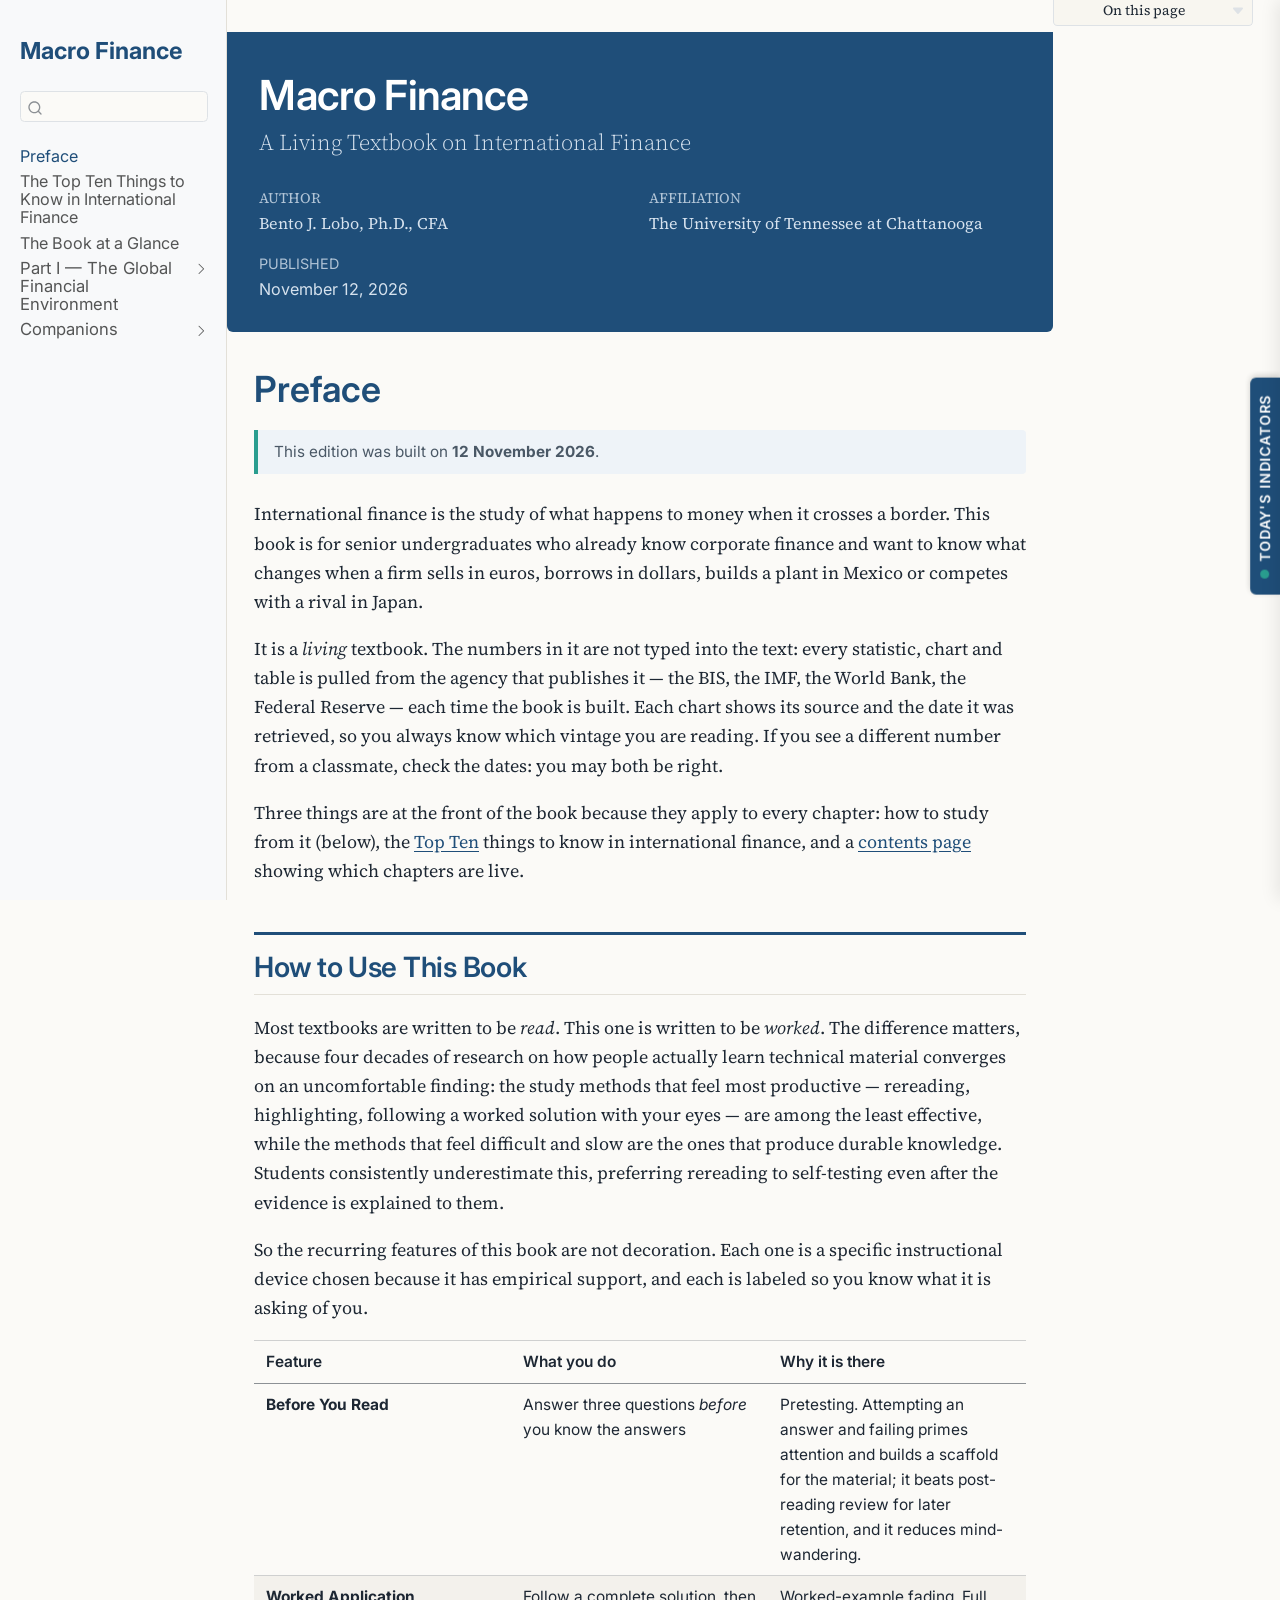
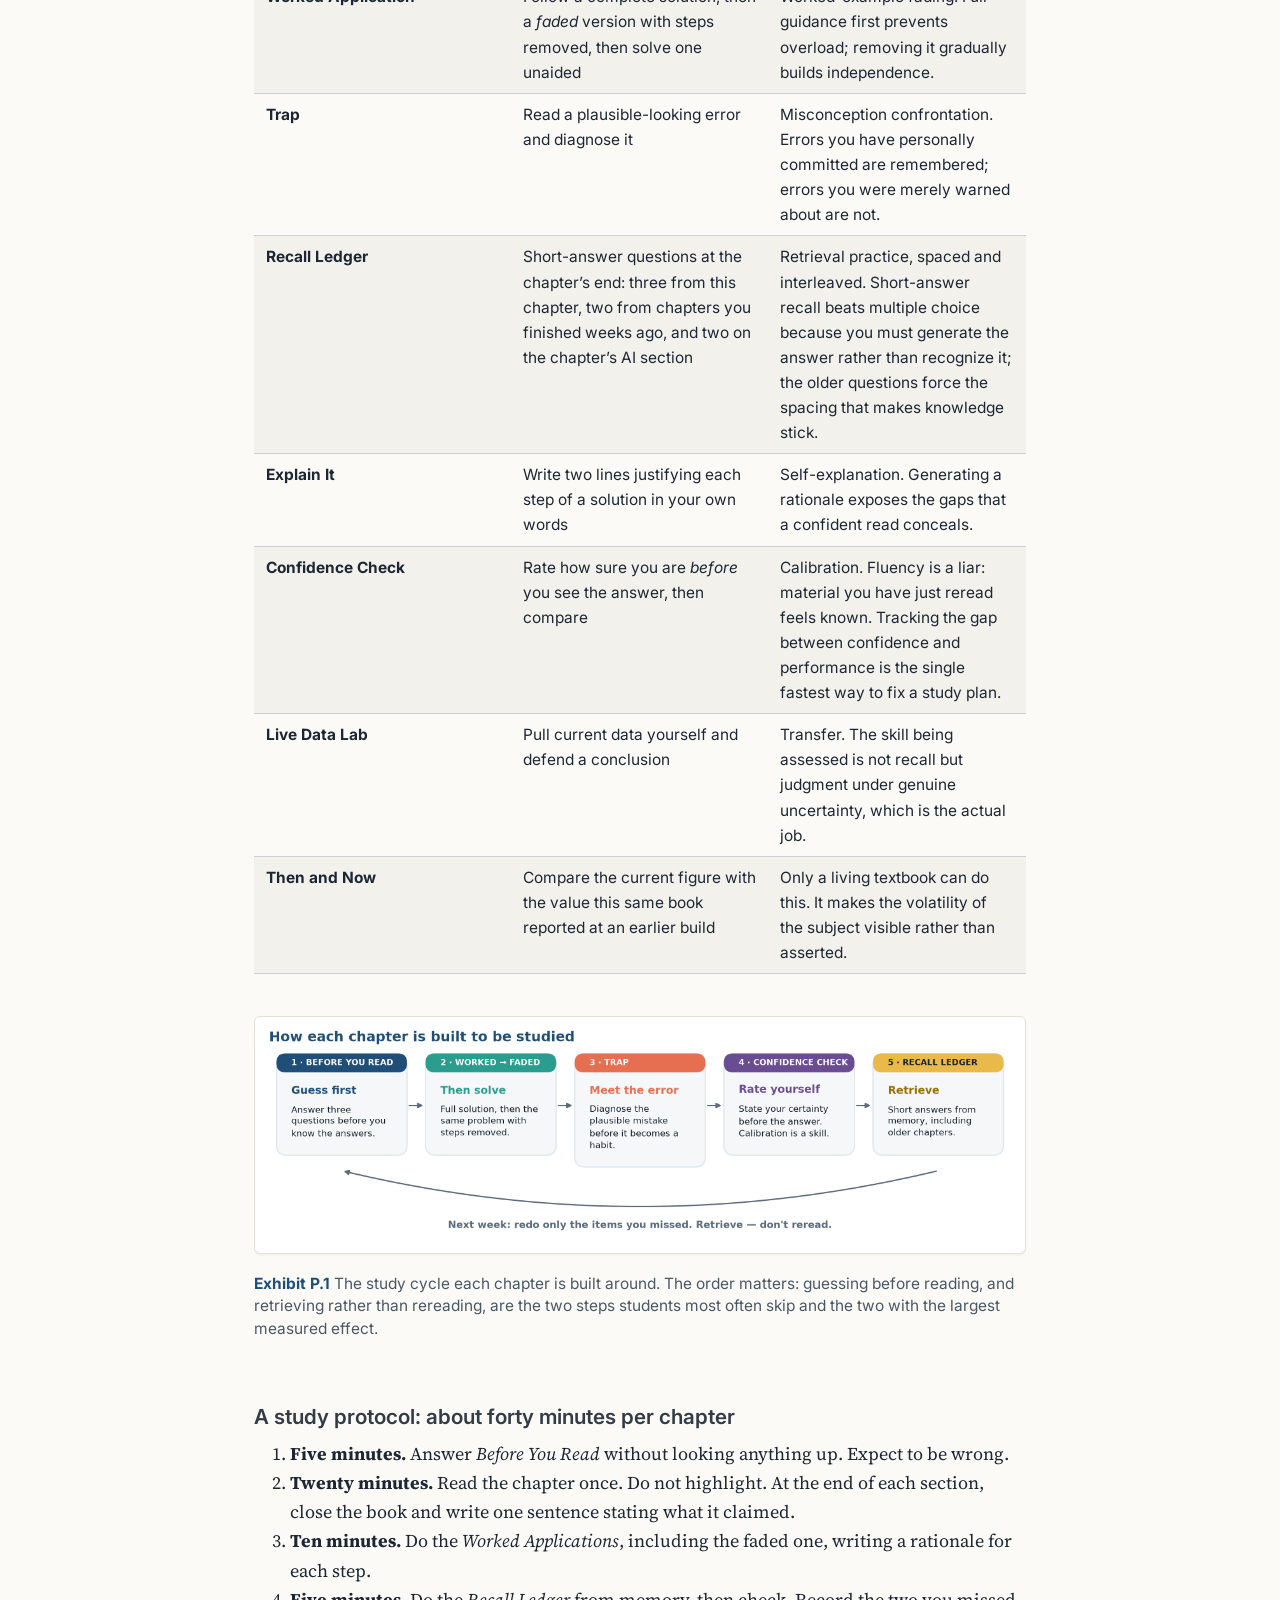
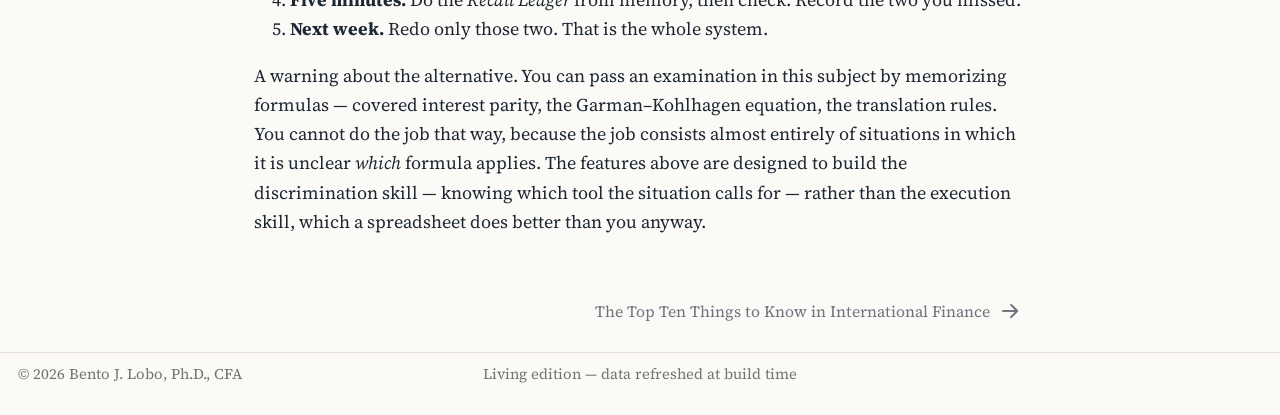
==== index.html @ ae43e58c "Built site for gh-pages" ====
<!DOCTYPE html>
<html xmlns="http://www.w3.org/1999/xhtml" lang="en" xml:lang="en"><head>

<meta charset="utf-8">
<meta name="generator" content="quarto-1.11.9">

<meta name="viewport" content="width=device-width, initial-scale=1.0, user-scalable=yes">

<meta name="author" content="Bento J. Lobo, Ph.D., CFA">
<meta name="dcterms.date" content="2026-11-12">

<title>Macro Finance</title>
<style>
/* Default styles provided by pandoc.
** See https://pandoc.org/MANUAL.html#variables-for-html for config info.
*/
span.smallcaps{font-variant: small-caps;}
div.columns{display: flex; gap: 1.5em;}
div.column{flex: auto;}
@media screen {
div.columns{gap: min(4vw, 1.5em);}
div.column{overflow-x: auto;}
}
div.hanging-indent{margin-left: 1.5em; text-indent: -1.5em;}
ul.task-list{list-style: none;}
ul.task-list li input[type="checkbox"] {
  width: 0.8em;
  margin: 0 0.8em 0.2em -1em; /* quarto-specific, see https://github.com/quarto-dev/quarto-cli/issues/4556 */ 
  vertical-align: middle;
}
</style>


<script src="site_libs/quarto-nav/quarto-nav.js"></script>
<script src="site_libs/quarto-nav/headroom.min.js"></script>
<script src="site_libs/clipboard/clipboard.min.js"></script>
<script src="site_libs/quarto-search/autocomplete.umd.js"></script>
<script src="site_libs/quarto-search/fuse.min.js"></script>
<script src="site_libs/quarto-search/quarto-search.js"></script>
<meta name="quarto:offset" content="./">
<link href="./front/top-ten.html" rel="next">
<script src="site_libs/quarto-html/quarto.js" type="module"></script>
<script src="site_libs/quarto-html/tabsets/tabsets.js" type="module"></script>
<script src="site_libs/quarto-html/scrollable-regions/scrollable-regions.js" type="module"></script>
<script src="site_libs/quarto-html/popper.min.js"></script>
<script src="site_libs/quarto-html/tippy.umd.min.js"></script>
<script src="site_libs/quarto-html/anchor.min.js"></script>
<link href="site_libs/quarto-html/tippy.css" rel="stylesheet">
<link href="site_libs/quarto-html/quarto-syntax-highlighting-63b5708e65d6cd79cd7618c58d0c21e7.css" rel="stylesheet" id="quarto-text-highlighting-styles">
<script src="site_libs/bootstrap/bootstrap.min.js"></script>
<link href="site_libs/bootstrap/bootstrap-icons.css" rel="stylesheet">
<link href="site_libs/bootstrap/bootstrap-447c5dbdbaadf3195d746f842414959a.min.css" rel="stylesheet" append-hash="true" id="quarto-bootstrap" data-mode="light">
<script id="quarto-search-options" type="application/json">{
  "location": "sidebar",
  "copy-button": false,
  "collapse-after": 3,
  "panel-placement": "start",
  "type": "textbox",
  "limit": 50,
  "keyboard-shortcut": [
    "f",
    "/",
    "s"
  ],
  "show-item-context": false,
  "language": {
    "search-no-results-text": "No results",
    "search-matching-documents-text": "matching documents",
    "search-copy-link-title": "Copy link to search",
    "search-hide-matches-text": "Hide additional matches",
    "search-more-match-text": "more match in this document",
    "search-more-matches-text": "more matches in this document",
    "search-clear-button-title": "Clear",
    "search-text-placeholder": "",
    "search-detached-cancel-button-title": "Cancel",
    "search-submit-button-title": "Submit",
    "search-label": "Search"
  }
}</script>


</head>

<body class="nav-sidebar docked quarto-light"><a id="quarto-skip-link" class="visually-hidden-focusable" href="#quarto-document-content">Skip to main content</a>

<div id="quarto-search-results"></div>
  <header id="quarto-header" class="headroom fixed-top">
  <nav class="quarto-secondary-nav" aria-label="Toolbar">
    <div class="container-fluid d-flex">
      <button type="button" class="quarto-btn-toggle btn" data-bs-toggle="collapse" role="button" data-bs-target=".quarto-sidebar-collapse-item" aria-controls="quarto-sidebar" aria-expanded="false" aria-label="Toggle sidebar navigation" onclick="if (window.quartoToggleHeadroom) { window.quartoToggleHeadroom(); }">
        <i class="bi bi-layout-text-sidebar-reverse"></i>
      </button>
        <nav class="quarto-page-breadcrumbs" aria-label="Breadcrumbs"><ol class="breadcrumb"><li class="breadcrumb-item"><a href="./index.html">Preface</a></li></ol></nav>
        <a class="flex-grow-1" data-bs-toggle="collapse" data-bs-target=".quarto-sidebar-collapse-item" onclick="if (window.quartoToggleHeadroom) { window.quartoToggleHeadroom(); }">      
        </a>
      <button type="button" class="btn quarto-search-button" aria-label="Search" onclick="window.quartoOpenSearch();">
        <i class="bi bi-search"></i>
      </button>
    </div>
  </nav>
</header>
<!-- content -->
<div id="quarto-content" class="quarto-container page-columns page-rows-contents page-layout-article">
<!-- sidebar -->
  <nav id="quarto-sidebar" class="sidebar collapse collapse-horizontal quarto-sidebar-collapse-item sidebar-navigation docked overflow-auto" aria-label="Site">
    <div class="pt-lg-2 mt-2 text-left sidebar-header">
    <div class="sidebar-title mb-0 py-0">
      <a href="./">Macro Finance</a> 
    </div>
      </div>
        <div class="mt-2 flex-shrink-0 align-items-center">
        <div class="sidebar-search">
        <div id="quarto-search" class="" title="Search"></div>
        </div>
        </div>
    <div class="sidebar-menu-container"> 
    <ul class="list-unstyled mt-1">
        <li class="sidebar-item">
  <div class="sidebar-item-container"> 
  <a href="./index.html" class="sidebar-item-text sidebar-link active">
 <span class="menu-text">Preface</span></a>
  </div>
</li>
        <li class="sidebar-item">
  <div class="sidebar-item-container"> 
  <a href="./front/top-ten.html" class="sidebar-item-text sidebar-link">
 <span class="menu-text">The Top Ten Things to Know in International Finance</span></a>
  </div>
</li>
        <li class="sidebar-item">
  <div class="sidebar-item-container"> 
  <a href="./contents.html" class="sidebar-item-text sidebar-link">
 <span class="menu-text">The Book at a Glance</span></a>
  </div>
</li>
        <li class="sidebar-item sidebar-item-section">
      <div class="sidebar-item-container"> 
            <button type="button" class="sidebar-item-text sidebar-item-toggle sidebar-link text-start collapsed" data-bs-toggle="collapse" data-bs-target="#quarto-sidebar-section-1" aria-controls="quarto-sidebar-section-1" aria-expanded="false">
 <span class="menu-text" id="quarto-sidebar-section-1-label">Part I — The Global Financial Environment</span><i class="bi bi-chevron-right" aria-hidden="true"></i></button>
      </div>
      <ul id="quarto-sidebar-section-1" aria-labelledby="quarto-sidebar-section-1-label" class="collapse list-unstyled sidebar-section depth1 ">  
          <li class="sidebar-item">
  <div class="sidebar-item-container"> 
  <a href="./chapters/01-introduction.html" class="sidebar-item-text sidebar-link">
 <span class="menu-text"><span class="chapter-number">1</span>&nbsp; <span class="chapter-title">Globalization and the Multinational Firm</span></span></a>
  </div>
</li>
      </ul>
  </li>
        <li class="sidebar-item sidebar-item-section">
      <div class="sidebar-item-container"> 
            <button type="button" class="sidebar-item-text sidebar-item-toggle sidebar-link text-start collapsed" data-bs-toggle="collapse" data-bs-target="#quarto-sidebar-section-2" aria-controls="quarto-sidebar-section-2" aria-expanded="false">
 <span class="menu-text" id="quarto-sidebar-section-2-label">Companions</span><i class="bi bi-chevron-right" aria-hidden="true"></i></button>
      </div>
      <ul id="quarto-sidebar-section-2" aria-labelledby="quarto-sidebar-section-2-label" class="collapse list-unstyled sidebar-section depth1 ">  
          <li class="sidebar-item">
  <div class="sidebar-item-container"> 
  <a href="./companions/ai.html" class="sidebar-item-text sidebar-link">
 <span class="menu-text">AI in International Finance</span></a>
  </div>
</li>
          <li class="sidebar-item">
  <div class="sidebar-item-container"> 
  <a href="./companions/beyond-the-page.html" class="sidebar-item-text sidebar-link">
 <span class="menu-text">Beyond the Page</span></a>
  </div>
</li>
      </ul>
  </li>
    </ul>
    </div>
</nav>
<div id="quarto-sidebar-glass" class="quarto-sidebar-collapse-item" data-bs-toggle="collapse" data-bs-target=".quarto-sidebar-collapse-item"></div>
<!-- margin-sidebar -->
    <div id="quarto-margin-sidebar" class="sidebar margin-sidebar">
        <nav id="TOC" role="doc-toc" aria-labelledby="toc-title" class="toc-active">
    <h2 id="toc-title">On this page</h2>
   
  <ul>
  <li><a href="#preface" id="toc-preface" class="nav-link active" data-scroll-target="#preface">Preface</a>
  <ul class="collapse">
  <li><a href="#sec-howto" id="toc-sec-howto" class="nav-link" data-scroll-target="#sec-howto">How to Use This Book</a>
  <ul class="collapse">
  <li><a href="#a-study-protocol-about-forty-minutes-per-chapter" id="toc-a-study-protocol-about-forty-minutes-per-chapter" class="nav-link" data-scroll-target="#a-study-protocol-about-forty-minutes-per-chapter">A study protocol: about forty minutes per chapter</a></li>
  </ul></li>
  </ul></li>
  </ul>
</nav>
    </div>
<!-- main -->
<main class="content" id="quarto-document-content" tabindex="-1">

<header id="title-block-header" class="quarto-title-block default">
<div class="quarto-title">
<h1 class="title">Macro Finance</h1>
<p class="subtitle lead">A Living Textbook on International Finance</p>
</div>


<div class="quarto-title-meta-author">
  <div class="quarto-title-meta-heading">Author</div>
  <div class="quarto-title-meta-heading">Affiliation</div>
  
    <div class="quarto-title-meta-contents">
    <p class="author">Bento J. Lobo, Ph.D., CFA </p>
  </div>
  <div class="quarto-title-meta-contents">
        <p class="affiliation">
            The University of Tennessee at Chattanooga
          </p>
      </div>
  </div>

<div class="quarto-title-meta">

      
    <div>
    <div class="quarto-title-meta-heading">Published</div>
    <div class="quarto-title-meta-contents">
      <p class="date">November 12, 2026</p>
    </div>
  </div>
  
    
  </div>
  


</header>


<section id="preface" class="level1 unnumbered">
<h1 class="unnumbered">Preface</h1>
<div class="vintage">
<p>This edition was built on <strong>12 November 2026</strong>.</p>
</div>
<p>International finance is the study of what happens to money when it crosses a border. This book is for senior undergraduates who already know corporate finance and want to know what changes when a firm sells in euros, borrows in dollars, builds a plant in Mexico or competes with a rival in Japan.</p>
<p>It is a <em>living</em> textbook. The numbers in it are not typed into the text: every statistic, chart and table is pulled from the agency that publishes it — the BIS, the IMF, the World Bank, the Federal Reserve — each time the book is built. Each chart shows its source and the date it was retrieved, so you always know which vintage you are reading. If you see a different number from a classmate, check the dates: you may both be right.</p>
<p>Three things are at the front of the book because they apply to every chapter: how to study from it (below), the <a href="./front/top-ten.html">Top Ten</a> things to know in international finance, and a <a href="./contents.html">contents page</a> showing which chapters are live.</p>
<section id="sec-howto" class="level2">
<h2 class="anchored" data-anchor-id="sec-howto">How to Use This Book</h2>
<p>Most textbooks are written to be <em>read</em>. This one is written to be <em>worked</em>. The difference matters, because four decades of research on how people actually learn technical material converges on an uncomfortable finding: the study methods that feel most productive — rereading, highlighting, following a worked solution with your eyes — are among the least effective, while the methods that feel difficult and slow are the ones that produce durable knowledge. Students consistently underestimate this, preferring rereading to self-testing even after the evidence is explained to them.</p>
<p>So the recurring features of this book are not decoration. Each one is a specific instructional device chosen because it has empirical support, and each is labeled so you know what it is asking of you.</p>
<table class="caption-top table">
<colgroup>
<col style="width: 33%">
<col style="width: 33%">
<col style="width: 33%">
</colgroup>
<thead>
<tr class="header">
<th>Feature</th>
<th>What you do</th>
<th>Why it is there</th>
</tr>
</thead>
<tbody>
<tr class="odd">
<td><strong>Before You Read</strong></td>
<td>Answer three questions <em>before</em> you know the answers</td>
<td>Pretesting. Attempting an answer and failing primes attention and builds a scaffold for the material; it beats post-reading review for later retention, and it reduces mind-wandering.</td>
</tr>
<tr class="even">
<td><strong>Worked Application</strong></td>
<td>Follow a complete solution, then a <em>faded</em> version with steps removed, then solve one unaided</td>
<td>Worked-example fading. Full guidance first prevents overload; removing it gradually builds independence.</td>
</tr>
<tr class="odd">
<td><strong>Trap</strong></td>
<td>Read a plausible-looking error and diagnose it</td>
<td>Misconception confrontation. Errors you have personally committed are remembered; errors you were merely warned about are not.</td>
</tr>
<tr class="even">
<td><strong>Recall Ledger</strong></td>
<td>Short-answer questions at the chapter’s end: three from this chapter, two from chapters you finished weeks ago, and two on the chapter’s AI section</td>
<td>Retrieval practice, spaced and interleaved. Short-answer recall beats multiple choice because you must generate the answer rather than recognize it; the older questions force the spacing that makes knowledge stick.</td>
</tr>
<tr class="odd">
<td><strong>Explain It</strong></td>
<td>Write two lines justifying each step of a solution in your own words</td>
<td>Self-explanation. Generating a rationale exposes the gaps that a confident read conceals.</td>
</tr>
<tr class="even">
<td><strong>Confidence Check</strong></td>
<td>Rate how sure you are <em>before</em> you see the answer, then compare</td>
<td>Calibration. Fluency is a liar: material you have just reread feels known. Tracking the gap between confidence and performance is the single fastest way to fix a study plan.</td>
</tr>
<tr class="odd">
<td><strong>Live Data Lab</strong></td>
<td>Pull current data yourself and defend a conclusion</td>
<td>Transfer. The skill being assessed is not recall but judgment under genuine uncertainty, which is the actual job.</td>
</tr>
<tr class="even">
<td><strong>Then and Now</strong></td>
<td>Compare the current figure with the value this same book reported at an earlier build</td>
<td>Only a living textbook can do this. It makes the volatility of the subject visible rather than asserted.</td>
</tr>
</tbody>
</table>
<div id="cell-ex0101" class="cell" data-execution_count="2">
<div class="cell-output cell-output-display">
<div id="ex0101" class="quarto-figure quarto-figure-center anchored">
<figure class="figure">
<p><img src="index_files/figure-html/ex0101-output-1.png" width="1188" height="349" class="figure-img"></p>
<figcaption><strong>Exhibit P.1</strong> The study cycle each chapter is built around. The order matters: guessing before reading, and retrieving rather than rereading, are the two steps students most often skip and the two with the largest measured effect.</figcaption>
</figure>
</div>
</div>
</div>
<section id="a-study-protocol-about-forty-minutes-per-chapter" class="level3">
<h3 class="anchored" data-anchor-id="a-study-protocol-about-forty-minutes-per-chapter">A study protocol: about forty minutes per chapter</h3>
<ol type="1">
<li><strong>Five minutes.</strong> Answer <em>Before You Read</em> without looking anything up. Expect to be wrong.</li>
<li><strong>Twenty minutes.</strong> Read the chapter once. Do not highlight. At the end of each section, close the book and write one sentence stating what it claimed.</li>
<li><strong>Ten minutes.</strong> Do the <em>Worked Applications</em>, including the faded one, writing a rationale for each step.</li>
<li><strong>Five minutes.</strong> Do the <em>Recall Ledger</em> from memory, then check. Record the two you missed.</li>
<li><strong>Next week.</strong> Redo only those two. That is the whole system.</li>
</ol>
<p>A warning about the alternative. You can pass an examination in this subject by memorizing formulas — covered interest parity, the Garman–Kohlhagen equation, the translation rules. You cannot do the job that way, because the job consists almost entirely of situations in which it is unclear <em>which</em> formula applies. The features above are designed to build the discrimination skill — knowing which tool the situation calls for — rather than the execution skill, which a spreadsheet does better than you anyway.</p>


</section>
</section>
</section>

</main> <!-- /main -->
<!-- Today's Indicators: site-wide sidebar. Markets and policy odds load in the reader's
     browser; macro releases come from cache/dashboard.json (pylib/dashboard.py). -->
<style>
#mf-ind-toggle{position:fixed;right:0;top:42%;z-index:1040;writing-mode:vertical-rl;transform:rotate(180deg);
  background:#1f4e79;color:#fff;border:0;border-radius:0 6px 6px 0;padding:.9rem .45rem;font:600 .78rem/1 Inter,system-ui,sans-serif;
  letter-spacing:.06em;text-transform:uppercase;cursor:pointer;box-shadow:0 2px 6px rgba(0,0,0,.18)}
#mf-ind-toggle .dot{display:inline-block;width:.5rem;height:.5rem;border-radius:50%;background:#2a9d8f;margin-bottom:.45rem;
  animation:mfpulse 2s infinite}
@keyframes mfpulse{0%,100%{opacity:1}50%{opacity:.35}}
#mf-ind{position:fixed;top:0;right:0;bottom:0;width:330px;max-width:92vw;z-index:1050;background:#fbfaf7;
  border-left:1px solid #e3e0d8;box-shadow:-4px 0 16px rgba(0,0,0,.08);transform:translateX(100%);transition:transform .25s ease;
  display:flex;flex-direction:column;font-family:Inter,system-ui,-apple-system,"Segoe UI",sans-serif;color:#1d2733}
body.mf-ind-open #mf-ind{transform:none}
body.mf-ind-open #mf-ind-toggle{display:none}
@media (min-width:1400px){ body.mf-ind-open{padding-right:330px} body.mf-ind-open #mf-ind{box-shadow:none} }
#mf-ind header{background:#1f4e79;color:#fff;padding:.75rem 1rem .6rem;display:flex;align-items:flex-start;justify-content:space-between}
#mf-ind header h2{all:unset;display:block;font-weight:700;font-size:1rem;letter-spacing:-.01em}
#mf-ind header .sub{font-size:.72rem;color:#c9d8e6;margin-top:.15rem}
#mf-ind header button{background:none;border:0;color:#fff;font-size:1.3rem;line-height:1;cursor:pointer;padding:0 .2rem}
#mf-ind .body{overflow-y:auto;padding:.3rem 0 1rem;flex:1}
#mf-ind section{padding:.55rem 1rem .4rem;border-bottom:1px solid #e3e0d8}
#mf-ind h3{all:unset;display:block;font-size:.68rem;font-weight:700;letter-spacing:.12em;text-transform:uppercase;color:#2a9d8f;margin:.15rem 0 .4rem}
#mf-ind .note{font-size:.68rem;color:#6b7785;line-height:1.35;margin:.3rem 0 0}
#mf-ind .note a{color:#6b7785}
#mf-ind .tv{height:69px;overflow:hidden;margin:0 -.4rem;position:relative}
#mf-ind .tv iframe{width:190%!important;margin-left:-90%}
#mf-ind .tvlab{position:absolute;left:0;top:0;bottom:0;width:48%;background:#fbfaf7;z-index:2;display:flex;flex-direction:column;
  justify-content:center;padding-left:.45rem;line-height:1.2}
#mf-ind .tvlab b{font-size:.86rem;color:#1d2733}#mf-ind .tvlab small{font-size:.66rem;color:#8a95a2}
#mf-ind .row{display:flex;justify-content:space-between;align-items:baseline;gap:.5rem;padding:.28rem 0;font-size:.82rem}
#mf-ind .row + .row{border-top:1px dotted #e3e0d8}
#mf-ind .row .lab{flex:1;color:#3a4654;line-height:1.25}
#mf-ind .row .lab small{display:block;color:#8a95a2;font-size:.68rem}
#mf-ind .row .v{font-weight:700;font-variant-numeric:tabular-nums;white-space:nowrap;text-align:right}
#mf-ind .row .v small{display:block;font-weight:400;font-size:.68rem;color:#8a95a2}
#mf-ind .up{color:#c0392b}#mf-ind .dn{color:#2a7f62}#mf-ind .flat{color:#6b7785}
#mf-ind .odds{margin:.2rem 0 .65rem}
#mf-ind .odds .t{display:flex;justify-content:space-between;font-size:.8rem;margin-bottom:.25rem}
#mf-ind .odds .t a{color:#1d2733;text-decoration:none;white-space:nowrap}#mf-ind .odds .t b{font-weight:700}
#mf-ind .bar{display:flex;height:.95rem;border-radius:3px;overflow:hidden;background:#e3e0d8;font-size:.62rem;color:#fff;font-weight:700}
#mf-ind .bar span{display:flex;align-items:center;justify-content:center;overflow:hidden;white-space:nowrap}
#mf-ind .bar .cut{background:#2a9d8f}#mf-ind .bar .hold{background:#8a95a2}#mf-ind .bar .hike{background:#e76f51}
#mf-ind .legend{display:flex;gap:.7rem;font-size:.66rem;color:#6b7785;margin-top:.1rem}
#mf-ind .legend i{display:inline-block;width:.55rem;height:.55rem;border-radius:2px;margin-right:.2rem;vertical-align:-1px}
#mf-ind .stmt{font-size:.78rem;line-height:1.3;padding:.25rem 0}
#mf-ind .stmt a{color:#1f4e79;text-decoration:none}#mf-ind .stmt a:hover{text-decoration:underline}
#mf-ind .stmt small{display:block;color:#8a95a2;font-size:.66rem}
#mf-ind .stale{color:#b7791f;font-size:.66rem}
#mf-ind .err{font-size:.75rem;color:#8a95a2;font-style:italic}
@media print{#mf-ind,#mf-ind-toggle{display:none!important} body.mf-ind-open{padding-right:0!important}}
</style>

<button id="mf-ind-toggle" type="button" aria-controls="mf-ind" aria-expanded="false">
  <span class="dot"></span>Today's Indicators</button>
<aside id="mf-ind" aria-label="Today's economic indicators" aria-hidden="true">
  <header><div><h2>Today's Indicators</h2><div class="sub" id="mf-ind-clock">&nbsp;</div></div>
    <button type="button" id="mf-ind-close" aria-label="Close indicators">×</button></header>
  <div class="body">
    <section><h3>Markets · live</h3><div id="mf-ind-mkts"></div>
      <p class="note">Streaming quotes via TradingView. DJIA and S&amp;P 500 are index CFDs, which track the cash index
        and also trade outside exchange hours. The Nasdaq Composite and the PHLX Semiconductor index (SOX) are licensed
        and cannot be streamed here, so ETFs stand in on a 15-minute delay: ONEQ tracks the Composite, and SOXX, a
        semiconductor-sector ETF, moves closely with the SOX but is not the same index.</p></section>
    <section><h3>Next policy meeting · market odds</h3><div id="mf-ind-odds"><p class="err">Loading…</p></div>
      <p class="note">Prices on <a href="https://polymarket.com/" target="_blank" rel="noopener">Polymarket</a> prediction
        markets, refreshed every minute. Read them as probabilities; they are not CME FedWatch futures-implied odds.</p></section>
    <section><h3>Central banks</h3><div id="mf-ind-cb"><p class="err">Loading…</p></div></section>
    <section><h3>Inflation</h3><div id="mf-ind-Inflation"></div></section>
    <section><h3>Growth</h3><div id="mf-ind-Growth"></div></section>
    <section><h3>Jobs</h3><div id="mf-ind-Jobs"></div>
      <p class="note" id="mf-ind-src"></p></section>
  </div>
</aside>

<script>
(function () {
  const RAW = "https://raw.githubusercontent.com/bentolobo/macro-finance/main/cache/dashboard.json";
  // [TradingView symbol, our label, sub-label]. TradingView's free widgets cannot show the
  // Nasdaq Composite or PHLX Semiconductor (SOX) index levels (licensed), so those two are
  // tracked through ETFs: ONEQ holds the Composite; SOXX is the largest semiconductor ETF.
  const MKTS = [
    ["FOREXCOM:DJI", "DJIA", "Dow Jones Industrials"],
    ["FOREXCOM:SPXUSD", "S&P 500", "Index"],
    ["NASDAQ:ONEQ", "Nasdaq Composite", "via ONEQ ETF · delayed"],
    ["NASDAQ:SOXX", "Semiconductors", "via SOXX ETF · delayed"],
    ["PYTH:US10Y", "10-yr Treasury", "Yield, %"],
    ["FX:EURUSD", "EUR/USD", "Dollars per euro"],
    ["FX:USDJPY", "USD/JPY", "Yen per dollar"]];
  const BANKS = [
    {name: "Federal Reserve", tag: "fed-rates", re: /^Fed Decision in/i},
    {name: "ECB", tag: "ecb", re: /^ECB Interest Rates:/i},
    {name: "Bank of Japan", tag: "boj", re: /^Bank of Japan Decision in/i}];
  const $ = (id) => document.getElementById(id);
  const esc = (s) => String(s ?? "").replace(/[&<>"]/g, (c) => ({"&": "&amp;", "<": "&lt;", ">": "&gt;", '"': "&quot;"}[c]));
  const store = {get(k) { try { return localStorage.getItem(k); } catch (e) { return null; } },
                 set(k, v) { try { localStorage.setItem(k, v); } catch (e) {} }};
  let started = false, timers = [];

  // ------------------------------------------------------------------ open / close
  function setOpen(open) {
    document.body.classList.toggle("mf-ind-open", open);
    $("mf-ind").setAttribute("aria-hidden", String(!open));
    $("mf-ind-toggle").setAttribute("aria-expanded", String(open));
    store.set("mf-ind-open", open ? "1" : "0");
    if (open && !started) start();
  }
  $("mf-ind-toggle").addEventListener("click", () => setOpen(true));
  $("mf-ind-close").addEventListener("click", () => setOpen(false));
  document.addEventListener("keydown", (e) => { if (e.key === "Escape" && document.body.classList.contains("mf-ind-open") && innerWidth < 1400) setOpen(false); });

  // ------------------------------------------------------------------ clock
  function tick() {
    const t = new Date().toLocaleString("en-US", {timeZone: "America/New_York", weekday: "short", month: "short",
      day: "numeric", hour: "numeric", minute: "2-digit"});
    $("mf-ind-clock").textContent = t + " ET";
  }

  // ------------------------------------------------------------------ markets
  function markets() {
    const box = $("mf-ind-mkts");
    for (const [sym, name, sub] of MKTS) {
      const c = document.createElement("div");
      c.className = "tv tradingview-widget-container";
      const lab = document.createElement("div");
      lab.className = "tvlab";
      lab.innerHTML = `<b>${esc(name)}</b><small>${esc(sub)}</small>`;
      c.innerHTML = '<div class="tradingview-widget-container__widget"></div>';
      const s = document.createElement("script");
      s.src = "https://s3.tradingview.com/external-embedding/embed-widget-single-quote.js";
      s.async = true;
      s.text = JSON.stringify({symbol: sym, width: "100%", colorTheme: "light", isTransparent: true, locale: "en"});
      c.appendChild(s);
      c.appendChild(lab);
      box.appendChild(c);
    }
  }

  // ------------------------------------------------------------------ policy odds
  async function nextMeeting(b) {
    const r = await fetch(`https://gamma-api.polymarket.com/events?tag_slug=${b.tag}&closed=false&limit=100`);
    const evs = (await r.json()).filter((e) => b.re.test(e.title) && new Date(e.endDate) > new Date());
    evs.sort((a, z) => new Date(a.endDate) - new Date(z.endDate));
    const e = evs[0];
    if (!e) return null;
    const g = {cut: 0, hold: 0, hike: 0}; let top = null;
    for (const m of e.markets || []) {
      if (m.closed) continue;
      let p; try { p = parseFloat(JSON.parse(m.outcomePrices)[0]); } catch (x) { continue; }
      const lab = m.groupItemTitle || m.question || "";
      const k = /decrease|cut/i.test(lab) ? "cut" : /no change|hold|unchanged/i.test(lab) ? "hold" : /increase|hike/i.test(lab) ? "hike" : null;
      if (!k || isNaN(p)) continue;
      g[k] += p;
      if (!top || p > top.p) top = {lab, p};
    }
    const tot = g.cut + g.hold + g.hike;
    if (!tot) return null;
    for (const k in g) g[k] /= tot;
    const month = (e.title.match(/(January|February|March|April|May|June|July|August|September|October|November|December)/) || [])[1] || "";
    return {bank: b.name, month, g, top: top && {lab: top.lab, p: top.p / tot}, url: `https://polymarket.com/event/${e.slug}`};
  }
  function short(l) {
    if (/no change|hold|unchanged/i.test(l)) return "Hold";
    const m = l.match(/(\d+\+?)\s*bps?/i);
    return (/increase|hike/i.test(l) ? "Hike" : "Cut") + (m ? " " + m[1] + " bp" : "");
  }
  async function odds() {
    const res = await Promise.allSettled(BANKS.map(nextMeeting));
    const pct = (x) => Math.round(x * 100);
    const html = res.map((r) => {
      if (r.status !== "fulfilled" || !r.value) return "";
      const o = r.value, g = o.g;
      const seg = (k, lab) => g[k] > 0.005 ? `<span class="${k}" style="width:${(g[k] * 100).toFixed(1)}%" title="${lab} ${pct(g[k])}%">${g[k] > .12 ? pct(g[k]) + "%" : ""}</span>` : "";
      return `<div class="odds"><div class="t"><span>${esc(o.bank)} · ${esc(o.month)}</span>
        <a href="${o.url}" target="_blank" rel="noopener">${esc(short(o.top.lab))} <b>${pct(o.top.p)}%</b></a></div>
        <div class="bar">${seg("cut", "Cut")}${seg("hold", "Hold")}${seg("hike", "Hike")}</div></div>`;
    }).join("");
    $("mf-ind-odds").innerHTML = html ? html + '<div class="legend"><span><i style="background:#2a9d8f"></i>Cut</span><span><i style="background:#8a95a2"></i>Hold</span><span><i style="background:#e76f51"></i>Hike</span></div>'
                                      : '<p class="err">Odds are unavailable right now.</p>';
  }

  // ------------------------------------------------------------------ macro data
  function siteBase() {
    const s = document.querySelector('script[src*="site_libs/"]');
    return s ? s.src.slice(0, s.src.indexOf("site_libs/")) : "./";
  }
  async function getJSON() {
    for (const u of [RAW + "?t=" + Math.floor(Date.now() / 300000), siteBase() + "cache/dashboard.json"]) {
      try { const r = await fetch(u, {cache: "no-cache"}); if (r.ok) return await r.json(); } catch (e) {}
    }
    return null;
  }
  const fmt = (v, it) => it.unit === "k" ? Math.round(v).toLocaleString("en-US") + "k"
                                         : Number(v).toFixed(it.dp) + (it.unit === "%" ? "%" : "");
  const fdate = (d) => new Date(d + (d.length === 10 ? "T12:00:00" : "")).toLocaleDateString("en-US", {month: "short", day: "numeric"});
  function arrow(it) {
    const d = it.value - it.prev, eps = it.unit === "k" ? 0.5 : 0.05;
    if (Math.abs(d) < eps) return '<span class="flat">▬</span>';
    const good = (d > 0) === !!it.up_is_good;
    return `<span class="${good ? "dn" : "up"}">${d > 0 ? "▲" : "▼"}</span>`;
  }
  async function macro() {
    const d = await getJSON();
    if (!d) { $("mf-ind-cb").innerHTML = '<p class="err">Data unavailable.</p>'; return; }
    for (const g of d.groups || []) {
      const el = $("mf-ind-" + g.title); if (!el) continue;
      el.innerHTML = g.items.map((it) => `<div class="row"><span class="lab"><a href="${it.url}" target="_blank" rel="noopener" style="color:inherit;text-decoration:none">${esc(it.label)}</a>
        <small>${esc(it.period)}${it.updated ? " · updated " + fdate(it.updated) : ""}${it.status === "cached" ? ' <span class="stale">· last good value</span>' : ""}</small></span>
        <span class="v">${arrow(it)} ${fmt(it.value, it)}<small>prior ${fmt(it.prev, it)}</small></span></div>`).join("");
    }
    const pol = (d.policy || []).map((p) => `<div class="row"><span class="lab">${esc(p.bank)}<small>${esc(p.label)} · ${esc(p.last_move_text)}</small></span>
        <span class="v ${p.last_move_bp > 0 ? "up" : p.last_move_bp < 0 ? "dn" : ""}">${esc(p.rate)}</span></div>`).join("");
    const st = (d.statements || []).slice(0, 4).map((s) => `<div class="stmt"><a href="${esc(s.link)}" target="_blank" rel="noopener">${esc(s.title)}</a>
        <small>${esc(s.bank)} · ${fdate(s.date)}</small></div>`).join("");
    $("mf-ind-cb").innerHTML = pol + (st ? '<div style="margin-top:.35rem">' + st + "</div>" : "");
    const built = d.built ? new Date(d.built).toLocaleString("en-US", {timeZone: "America/New_York", month: "short", day: "numeric", hour: "numeric", minute: "2-digit"}) + " ET" : "—";
    $("mf-ind-src").innerHTML = `Releases from BLS, BEA, the Atlanta Fed, the Fed and ECB via <a href="https://fred.stlouisfed.org/" target="_blank" rel="noopener">FRED</a>, and Eurostat; ` +
      `checked hourly on weekdays. Arrows compare with the prior release. Last change recorded ${built}.`;
  }

  // ------------------------------------------------------------------ start
  function start() {
    started = true;
    tick(); markets(); odds(); macro();
    timers.push(setInterval(tick, 30000), setInterval(odds, 60000), setInterval(macro, 600000));
  }
  const saved = store.get("mf-ind-open");
  setOpen(saved === null ? innerWidth >= 1400 : saved === "1");
})();
</script>
<!-- Modules, gates and the Chapter Checkpoint.
     Authoring (in a chapter .qmd):
       ::: {#module-map data-chapter="ch01"}          module map + progress (top of chapter)
       ::: {.module-banner data-n="1" data-title="…"} start of a module
       ::::: {.gate data-module="1"} :::: {.q} prompt ::: {.a} model answer ::: :::: :::::
       ::::: {.gate .pretest data-module="0"} …       pretest: answers saved, no model answers
       ::: {#pretest-recall}                           shows saved pretest answers (Revisit box)
       ::: {#checkpoint}  + a <script type="application/json" id="checkpoint-items"> block
     Soft lock: every module stays readable; only the Checkpoint is locked until all gates
     are done. State lives in this browser only (localStorage). ?preview opens everything. -->
<style>
.mf-map{background:#fff;border:1px solid #e3e0d8;border-top:4px solid #2a9d8f;border-radius:6px;padding:1rem 1.2rem .8rem;margin:0 0 1.8rem;font-family:Inter,system-ui,sans-serif}
.mf-map h4{all:unset;display:block;font-weight:700;color:#1f4e79;font-size:1rem;margin-bottom:.15rem}
.mf-map .sub{font-size:.8rem;color:#6b7785;margin-bottom:.7rem}
.mf-map ol{list-style:none;padding:0;margin:0;counter-reset:none}
.mf-map li{display:flex;align-items:center;gap:.6rem;padding:.38rem 0;border-top:1px dotted #e3e0d8;font-size:.88rem}
.mf-map li:first-child{border-top:0}
.mf-map .st{flex:0 0 1.5rem;height:1.5rem;border-radius:50%;display:flex;align-items:center;justify-content:center;font-size:.75rem;font-weight:700;border:2px solid #c9d3dc;color:#8a95a2;background:#fff}
.mf-map .done .st{background:#2a9d8f;border-color:#2a9d8f;color:#fff}
.mf-map .cp .st{border-color:#1f4e79;color:#1f4e79}
.mf-map .cp.locked .st{border-color:#c9d3dc;color:#8a95a2}
.mf-map a{color:#1d2733;text-decoration:none}.mf-map a:hover{text-decoration:underline}
.mf-map .tag{margin-left:auto;font-size:.72rem;color:#8a95a2;white-space:nowrap}
.mf-map .done .tag{color:#2a9d8f}
.mf-map .bar{height:6px;background:#eef1f4;border-radius:3px;margin:.7rem 0 .5rem;overflow:hidden}
.mf-map .bar span{display:block;height:100%;background:#2a9d8f;transition:width .3s}
.mf-map .tools{font-size:.72rem;color:#8a95a2}.mf-map .tools button{all:unset;cursor:pointer;color:#1f4e79;text-decoration:underline;margin-right:.8rem}
.mf-banner{display:flex;align-items:center;gap:.7rem;margin:2.4rem 0 -.6rem;font-family:Inter,system-ui,sans-serif}
.mf-banner .n{background:#1f4e79;color:#fff;font-weight:700;font-size:.72rem;letter-spacing:.1em;text-transform:uppercase;padding:.28rem .6rem;border-radius:3px}
.mf-banner .t{font-weight:600;color:#1f4e79;font-size:.9rem}
.mf-banner .s{margin-left:auto;font-size:.74rem;color:#8a95a2}
.mf-banner.done .s{color:#2a9d8f}
.mf-banner .warn{display:block;font-size:.74rem;color:#b7791f;font-weight:400}
.mf-gate{background:#f3f7f6;border:1px solid #cfe5e1;border-left:5px solid #2a9d8f;border-radius:0 6px 6px 0;padding:1rem 1.2rem .6rem;margin:2rem 0;font-family:Inter,system-ui,sans-serif;font-size:.9rem}
.mf-gate > h4{all:unset;display:block;font-weight:700;color:#1d6b62;font-size:.95rem;margin-bottom:.15rem}
.mf-gate > .sub{font-size:.78rem;color:#5c6b78;margin-bottom:.6rem}
.mf-gq{border-top:1px solid #d9ebe7;padding:.7rem 0 .5rem}
.mf-gq .p{font-family:"Source Serif 4",Georgia,serif;font-size:1rem;margin-bottom:.45rem}
.mf-gq .p p{margin:0}
.mf-gq textarea,.mf-cp input[type=text],.mf-cp textarea{width:100%;box-sizing:border-box;border:1px solid #c9d3dc;border-radius:4px;padding:.45rem .55rem;font:inherit;font-size:.9rem;background:#fff}
.mf-gq textarea{min-height:3.2rem}
.mf-btn{all:unset;cursor:pointer;display:inline-block;background:#1f4e79;color:#fff;font-weight:600;font-size:.8rem;padding:.38rem .8rem;border-radius:4px;margin:.4rem .4rem 0 0}
.mf-btn[disabled]{background:#a9b6c3;cursor:not-allowed}
.mf-btn.ghost{background:#fff;color:#1f4e79;border:1px solid #1f4e79}
.mf-btn.r1{background:#2a9d8f}.mf-btn.r2{background:#b7791f}.mf-btn.r3{background:#c0392b}
.mf-ans{background:#fff;border:1px dashed #9fd8cf;border-radius:4px;padding:.55rem .7rem;margin-top:.5rem;font-size:.88rem}
.mf-ans b.k{color:#1d6b62}
.mf-rated{font-size:.78rem;color:#1d6b62;margin-top:.35rem}
.mf-gate .fin{font-weight:700;color:#1d6b62;padding:.5rem 0}
.mf-cp{background:#fff;border:1px solid #c9d3dc;border-top:5px solid #1f4e79;border-radius:6px;padding:1.1rem 1.3rem;margin:1.2rem 0 2rem;font-family:Inter,system-ui,sans-serif;font-size:.9rem}
.mf-cp.locked{background:#f6f5f2;border-top-color:#a9b6c3}
.mf-cp h4{all:unset;display:block;font-weight:700;font-size:1.05rem;color:#1f4e79;margin-bottom:.3rem}
.mf-cp .lock{font-size:2rem;line-height:1;float:right;opacity:.5}
.mf-cp ul.todo{margin:.4rem 0 .2rem 1.1rem}
.mf-cp .meta{font-size:.78rem;color:#6b7785}
.mf-ci{border-top:1px solid #e3e0d8;padding:.9rem 0 .6rem}
.mf-ci .hd{font-size:.7rem;font-weight:700;letter-spacing:.1em;text-transform:uppercase;color:#8a95a2;margin-bottom:.25rem}
.mf-ci .p{font-family:"Source Serif 4",Georgia,serif;font-size:1rem;margin-bottom:.5rem}
.mf-ci .row{display:flex;gap:.8rem;align-items:center;flex-wrap:wrap}
.mf-ci .row input[type=text]{max-width:12rem}
.mf-ci label.c{font-size:.78rem;color:#5c6b78;display:flex;align-items:center;gap:.4rem}
.mf-ci input[type=range]{width:8rem}
.mf-ci .res{margin-top:.5rem;padding:.55rem .7rem;border-radius:4px;font-size:.86rem}
.mf-ci .res.ok{background:#e8f5f2;border-left:4px solid #2a9d8f}
.mf-ci .res.no{background:#fbeeea;border-left:4px solid #e76f51}
.mf-ci .res.self{background:#f4f6f8;border-left:4px solid #8a95a2}
.mf-score{background:#1f4e79;color:#fff;border-radius:6px;padding:.9rem 1.1rem;margin:.8rem 0}
.mf-score b{font-size:1.5rem}
.mf-score .meta{color:#c9d8e6}
.mf-score a{color:#9fd8cf}
.mf-preview{position:fixed;left:.6rem;bottom:.6rem;z-index:1060;background:#b7791f;color:#fff;font:600 .72rem Inter,sans-serif;padding:.3rem .6rem;border-radius:4px}
@media print{.mf-gate textarea,.mf-btn,.mf-map .tools,.mf-preview{display:none!important}}
</style>
<script>
(function () {
  const map = document.getElementById("module-map");
  if (!map) return;
  const CH = map.dataset.chapter || "ch";
  const KEY = "mf-progress-" + CH;
  const PREVIEW = /[?&]preview\b/.test(location.search);
  const PASS = 70, MAX_ATTEMPTS = 3, WAIT_H = 24;
  const esc = (s) => String(s ?? "").replace(/[&<>"]/g, (c) => ({"&": "&amp;", "<": "&lt;", ">": "&gt;", '"': "&quot;"}[c]));
  const load = () => { try { return JSON.parse(localStorage.getItem(KEY + (PREVIEW ? "-preview" : ""))) || {}; } catch (e) { return {}; } };
  let S = load(); S.gates = S.gates || {}; S.attempts = S.attempts || [];
  const persist = () => { try { localStorage.setItem(KEY + (PREVIEW ? "-preview" : ""), JSON.stringify(S)); } catch (e) {} };
  const save = () => { persist(); render(); };
  if (PREVIEW) { const b = document.createElement("div"); b.className = "mf-preview"; b.textContent = "Instructor preview · progress not kept with student data"; document.body.appendChild(b); }

  // -------------------------------------------------------------- modules
  const banners = [...document.querySelectorAll(".module-banner")].map((el) => ({el, n: +el.dataset.n, title: el.dataset.title}));
  const gates = [...document.querySelectorAll(".gate")];
  const titleOf = (n) => (banners.find((b) => b.n === n) || {}).title || (n === 0 ? "Before You Read" : "Module " + n);
  const gateDone = (n) => !!(S.gates[n] && S.gates[n].done);
  const allN = gates.map((g) => +g.dataset.module).sort((a, b) => a - b);
  const allDone = () => allN.every(gateDone);

  // ---------------------------------------------------------------- gates
  gates.forEach((g) => {
    const n = +g.dataset.module, pre = g.classList.contains("pretest");
    g.id = g.id || "gate-" + n;
    const qs = [...g.querySelectorAll(":scope > .q")].map((q) => {
      const a = q.querySelector(":scope > .a"); const ans = a ? a.innerHTML : ""; if (a) a.remove();
      return {prompt: q.innerHTML, ans};
    });
    const box = document.createElement("div");
    box.className = "mf-gate"; box.id = g.id; box.dataset.module = n;
    g.replaceWith(box);
    const st = () => (S.gates[n] = S.gates[n] || {items: []});
    function draw() {
      const s = st();
      box.innerHTML = pre
        ? `<h4>Before you read: commit to an answer</h4><div class="sub">Type your best guess to each question above. No looking anything up. Your answers are kept in this browser, and you'll see them again at the end of the chapter.</div>`
        : `<h4>Check · Module ${n}: ${esc(titleOf(n))}</h4><div class="sub">Answer from memory first, then reveal the model answer and rate yourself honestly. Rating every question completes the check. Your rating isn't scored; the attempt is what counts.</div>`;
      qs.forEach((q, i) => {
        const it = s.items[i] = s.items[i] || {};
        const d = document.createElement("div"); d.className = "mf-gq";
        d.innerHTML = `<div class="p">${pre ? "<b>" + (i + 1) + ".</b> " : ""}${q.prompt}</div><textarea aria-label="Your answer">${esc(it.text || "")}</textarea>`;
        const ta = d.querySelector("textarea");
        if (pre) {
          ta.addEventListener("input", () => { it.text = ta.value; s.done = qs.every((_, j) => (s.items[j] && (s.items[j].text || "").trim().length >= 3)); save(); updateFin(); });
        } else {
          const btn = document.createElement("button"); btn.className = "mf-btn"; btn.type = "button"; btn.textContent = "Reveal model answer";
          const area = document.createElement("div");
          const showAns = () => {
            btn.remove();
            area.innerHTML = `<div class="mf-ans"><b class="k">Model answer.</b> ${q.ans}</div>` +
              (it.rating ? `<div class="mf-rated">You rated this: ${{1: "got it", 2: "partly", 3: "missed it"}[it.rating]}. <a href="#" class="rerate">change</a></div>`
                         : `<div><button class="mf-btn r1" data-r="1" type="button">Got it</button><button class="mf-btn r2" data-r="2" type="button">Partly</button><button class="mf-btn r3" data-r="3" type="button">Missed it</button></div>`);
            area.querySelectorAll("[data-r]").forEach((b) => b.addEventListener("click", () => {
              it.rating = +b.dataset.r; it.text = ta.value; s.done = qs.every((_, j) => s.items[j] && s.items[j].rating); if (s.done) s.when = Date.now(); save(); showAns(); updateFin();
            }));
            const rr = area.querySelector(".rerate"); if (rr) rr.addEventListener("click", (e) => { e.preventDefault(); it.rating = 0; s.done = false; save(); showAns(); updateFin(); });
          };
          btn.disabled = (ta.value.trim().length < 10) && !PREVIEW;
          ta.addEventListener("input", () => { it.text = ta.value; btn.disabled = ta.value.trim().length < 10 && !PREVIEW; persist(); });
          btn.addEventListener("click", showAns);
          d.appendChild(btn); d.appendChild(area);
          if (it.rating) showAns();
        }
        box.appendChild(d);
      });
      const fin = document.createElement("div"); fin.className = "fin"; box.appendChild(fin);
      function updateFin() {
        const next = banners.find((b) => b.n === n + 1);
        fin.innerHTML = st().done ? `✓ ${pre ? "Answers saved." : "Check complete."} ` + (next ? `<a href="#${next.el.id}">Continue to Module ${next.n}: ${esc(next.title)} ↓</a>` : `<a href="#checkpoint">Go to the Chapter Checkpoint ↓</a>`) : "";
      }
      updateFin();
    }
    draw();
  });

  // ------------------------------------------------------------- banners
  banners.forEach((b) => { b.el.id = b.el.id || "module-" + b.n; b.el.classList.add("mf-banner"); });
  function renderBanners() {
    banners.forEach((b) => {
      const prevUndone = allN.filter((m) => m < b.n && !gateDone(m));
      b.el.classList.toggle("done", gateDone(b.n));
      b.el.innerHTML = `<span class="n">Module ${b.n}</span><span class="t">${esc(b.title)}</span>` +
        `<span class="s">${gateDone(b.n) ? "✓ check complete" : "check not yet done"}` +
        (prevUndone.length ? `<span class="warn">You're reading ahead: the check for ${prevUndone.map((m) => m === 0 ? "Before You Read" : "Module " + m).join(", ")} is still open.</span>` : "") + `</span>`;
    });
  }

  // ----------------------------------------------------------- module map
  function renderMap() {
    const done = allN.filter(gateDone).length;
    const best = bestScore();
    const lockedCP = !allDone() && !PREVIEW;
    map.className = "mf-map";
    map.innerHTML = `<h4>This chapter in ${banners.length} modules</h4>
      <div class="sub">Work through the modules in order. Each ends with a short check. The Chapter Checkpoint unlocks when every check is done.</div>
      <div class="bar"><span style="width:${Math.round(100 * done / allN.length)}%"></span></div>
      <ol>${allN.map((n) => `<li class="${gateDone(n) ? "done" : ""}"><span class="st">${gateDone(n) ? "✓" : n}</span>
          <a href="#${n === 0 ? "gate-0" : "module-" + n}">${n === 0 ? "Before You Read (pretest)" : esc(titleOf(n))}</a>
          <span class="tag">${gateDone(n) ? "done" : "to do"}</span></li>`).join("")}
        <li class="cp ${lockedCP ? "locked" : ""}"><span class="st">${lockedCP ? "🔒" : "★"}</span><a href="#checkpoint">Chapter Checkpoint</a>
          <span class="tag">${best != null ? "best " + best + "%" : lockedCP ? "locked" : "open"}</span></li></ol>
      <div class="tools" style="margin-top:.6rem">Progress is saved in this browser only.
        <button type="button" data-t="export">Copy progress code</button><button type="button" data-t="import">Paste progress code</button><button type="button" data-t="reset">Reset</button>
        <a href="${PREVIEW ? location.pathname : location.pathname + "?preview"}" style="color:#b7791f;text-decoration:underline">${PREVIEW ? "Exit preview" : "Preview (instructor): open everything"}</a></div>`;
    map.querySelector('[data-t="export"]').onclick = async () => {
      const code = btoa(unescape(encodeURIComponent(JSON.stringify(S))));
      try { await navigator.clipboard.writeText(code); alertInline("Progress code copied. Paste it on your other device."); } catch (e) { prompt("Copy this progress code:", code); }
    };
    map.querySelector('[data-t="import"]').onclick = () => {
      const code = prompt("Paste a progress code:"); if (!code) return;
      try { S = JSON.parse(decodeURIComponent(escape(atob(code.trim())))); save(); location.reload(); } catch (e) { alertInline("That code could not be read."); }
    };
    map.querySelector('[data-t="reset"]').onclick = () => { if (confirm("Erase your progress, answers and Checkpoint attempts for this chapter?")) { S = {gates: {}, attempts: []}; save(); location.reload(); } };
  }
  function alertInline(msg) { const t = map.querySelector(".tools"); const s = document.createElement("div"); s.textContent = msg; s.style.color = "#1d6b62"; t.appendChild(s); setTimeout(() => s.remove(), 4000); }

  // ------------------------------------------------------- pretest recall
  function renderRecall() {
    const el = document.getElementById("pretest-recall"); if (!el) return;
    const items = (S.gates[0] && S.gates[0].items) || [];
    if (!items.some((i) => i && i.text)) { el.innerHTML = `<p><em>You didn't record pretest answers in this browser.</em></p>`; return; }
    el.innerHTML = `<p><b>What you wrote before reading:</b></p><ol>${items.map((i) => `<li>${esc((i && i.text) || "—")}</li>`).join("")}</ol>`;
  }

  // ===================================================== CHECKPOINT ENGINE
  const cpEl = document.getElementById("checkpoint");
  let ITEMS = [];
  try { ITEMS = JSON.parse(document.getElementById("checkpoint-items").textContent); } catch (e) {}

  function rng(seedStr) { // mulberry32 over a string hash
    let h = 1779033703 ^ seedStr.length;
    for (let i = 0; i < seedStr.length; i++) { h = Math.imul(h ^ seedStr.charCodeAt(i), 3432918353); h = (h << 13) | (h >>> 19); }
    let a = h >>> 0;
    return () => { a |= 0; a = (a + 0x6D2B79F5) | 0; let t = Math.imul(a ^ (a >>> 15), 1 | a); t = (t + Math.imul(t ^ (t >>> 7), 61 | t)) ^ t; return ((t ^ (t >>> 14)) >>> 0) / 4294967296; };
  }
  const pick = (r, lo, hi, step) => { const k = Math.round((hi - lo) / step); return +(lo + step * Math.floor(r() * (k + 1))).toFixed(6); };
  const fmt = (x, d) => Number(x).toLocaleString("en-US", {minimumFractionDigits: d, maximumFractionDigits: d});

  // Generators: return {prompt, answer, unit, tol (relative), atol, solution}
  const GEN = {
    fx_vs_trade(r) {
      const T = pick(r, 6.0, 10.0, 0.1), X = pick(r, 22, 28, 0.5);
      const a = X / T;
      return {vars: {T: fmt(T, 1), X: fmt(X, 1)}, answer: a, unit: "trading days", tol: 0.03, atol: 0.15,
        solution: `Days needed = annual exports ÷ daily turnover = ${fmt(X, 1)} ÷ ${fmt(T, 1)} = <b>${fmt(a, 2)} trading days</b>. Currency trading clears a year of goods trade in a few days, which is why most turnover can't be paying for trade.`};
    },
    cagr(r) {
      const a = pick(r, 3.0, 5.5, 0.1), b = pick(r, 6.5, 10.0, 0.1), n = pick(r, 6, 12, 1);
      const g = (Math.pow(b / a, 1 / n) - 1) * 100;
      return {vars: {a: fmt(a, 1), b: fmt(b, 1), n}, answer: g, unit: "% per year", tol: 0, atol: 0.1,
        solution: `CAGR = (end ÷ start)<sup>1/n</sup> − 1 = (${fmt(b, 1)} ÷ ${fmt(a, 1)})<sup>1/${n}</sup> − 1 = <b>${fmt(g, 2)}% per year</b>.`};
    },
    receivable(r) {
      const A = pick(r, 2, 8, 0.5), S0 = pick(r, 1.02, 1.18, 0.005);
      let d = pick(r, -0.08, 0.08, 0.005); if (Math.abs(d) < 0.02) d = d < 0 ? -0.03 : 0.03;
      const S1 = +(S0 * (1 + d)).toFixed(4), chg = A * 1e6 * (S1 - S0) / 1000;
      return {vars: {A: fmt(A, 1), S0: S0.toFixed(4), S1: S1.toFixed(4)}, answer: chg, unit: "$ thousands", tol: 0.01, atol: 1,
        solution: `Change = €${fmt(A, 1)}m × ($${S1.toFixed(4)} − $${S0.toFixed(4)}) = <b>${chg >= 0 ? "+" : "−"}$${fmt(Math.abs(chg), 0)} thousand</b>. That's transaction exposure: the euro amount is fixed, the dollar amount is not.`};
    },
    translation(r) {
      const N = pick(r, 120, 240, 5), r0 = pick(r, 16.5, 18.5, 0.05);
      let d = pick(r, -0.12, 0.15, 0.01); if (Math.abs(d) < 0.05) d = 0.08;
      const r1 = +(r0 * (1 + d)).toFixed(2), g = N / r1 - N / r0;
      return {vars: {N, r0: r0.toFixed(2), r1: r1.toFixed(2)}, answer: g, unit: "$ millions", tol: 0.02, atol: 0.05,
        solution: `Dollar value before = ${N} ÷ ${r0.toFixed(2)} = $${fmt(N / r0, 2)}m; after = ${N} ÷ ${r1.toFixed(2)} = $${fmt(N / r1, 2)}m. Translation ${g < 0 ? "loss" : "gain"} = <b>${g < 0 ? "−" : "+"}$${fmt(Math.abs(g), 2)}m</b>. It goes to the cumulative translation adjustment in equity, not through income, and no cash moves.`};
    }
  };
  const fill = (t, v) => t.replace(/\{(\w+)\}/g, (_, k) => v[k] ?? "{" + k + "}");

  function build(seed) {
    const r = rng(seed);
    return ITEMS.map((it, i) => {
      const o = {i, kind: it.kind, module: it.module, label: it.label, from: it.from};
      if (it.kind === "num") { const g = GEN[it.gen](r); Object.assign(o, g, {prompt: fill(it.prompt, g.vars)}); }
      else if (it.kind === "keyword") { const sc = it.pool[Math.floor(r() * it.pool.length)]; Object.assign(o, {prompt: it.prompt + "<br><br>" + sc.text, keys: sc.keys, model: sc.model}); }
      else Object.assign(o, {prompt: it.prompt, model: it.model, rubric: it.rubric});
      return o;
    });
  }
  const parseNum = (s) => { const x = parseFloat(String(s).replace(/[,$€%\s]/g, "").replace(/[−–]/g, "-")); return isNaN(x) ? null : x; };
  const numOK = (x, it) => x != null && (Math.abs(x - it.answer) <= Math.max(it.atol || 0, Math.abs(it.answer) * (it.tol || 0)));
  function bestScore() { const sc = (S.attempts || []).filter((a) => a.score != null).map((a) => a.score); return sc.length ? Math.max(...sc) : null; }

  let live = null; // in-progress attempt
  function renderCP() {
    if (!cpEl) return;
    cpEl.className = "mf-cp";
    const atts = (S.attempts || []).filter((a) => a.score != null);
    const used = atts.length, best = bestScore();
    if (!allDone() && !PREVIEW) {
      cpEl.classList.add("locked");
      const todo = allN.filter((n) => !gateDone(n));
      cpEl.innerHTML = `<span class="lock">🔒</span><h4>Chapter Checkpoint</h4>
        <p>Unlocks when every module check is done. Still to do:</p>
        <ul class="todo">${todo.map((n) => `<li><a href="#gate-${n}">${n === 0 ? "Before You Read" : "Module " + n + ": " + esc(titleOf(n))}</a></li>`).join("")}</ul>
        <p class="meta">${ITEMS.length} questions · about 20 minutes · up to ${MAX_ATTEMPTS} attempts, best score counts · new numbers each attempt</p>`;
      return;
    }
    if (live) return drawLive();
    const last = atts[atts.length - 1];
    const waitUntil = last ? last.when + WAIT_H * 3600e3 : 0;
    const wait = !PREVIEW && used > 0 && used < MAX_ATTEMPTS && Date.now() < waitUntil;
    let html = `<h4>Chapter Checkpoint</h4>
      <p class="meta">${ITEMS.length} questions covering Modules 1–${Math.max(...allN)}, one of them carried forward from the Top Ten · about 20 minutes ·
      up to ${MAX_ATTEMPTS} attempts, best score counts · target ${PASS}% · each attempt has new numbers · retakes open ${WAIT_H} hours after an attempt, because spacing works.</p>`;
    if (atts.length) {
      html += `<div class="mf-score">Best score <b>${best}%</b> ${best >= PASS ? "· target met ✓" : ""}<div class="meta">${atts.map((a, k) => `Attempt ${k + 1}: ${a.score}%`).join(" · ")}${calibLine(atts[atts.length - 1])}</div>
        ${weakLine(atts[atts.length - 1])}</div>`;
    }
    if (used >= MAX_ATTEMPTS && !PREVIEW) html += `<p>You've used all ${MAX_ATTEMPTS} attempts. Your best score stands. The practice problems and the module checks are still open for review.</p>`;
    else if (wait) html += `<p>Your next attempt opens <b>${new Date(waitUntil).toLocaleString([], {weekday: "short", hour: "numeric", minute: "2-digit"})}</b>. Use the time to revisit the modules flagged above.</p>`;
    else html += `<div class="row" style="display:flex;gap:.6rem;align-items:center;flex-wrap:wrap"><label>Student ID or name <input type="text" id="cp-id" value="${esc(S.sid || "")}" style="width:12rem"></label>
      <button class="mf-btn" id="cp-start" type="button">Start attempt ${used + 1} of ${MAX_ATTEMPTS}</button></div>
      <p class="meta">Your ID only sets your numbers, so no two students get the same problems. It never leaves this browser.</p>`;
    cpEl.innerHTML = html;
    const st = cpEl.querySelector("#cp-start");
    if (st) st.onclick = () => {
      const id = (cpEl.querySelector("#cp-id").value || "").trim();
      if (!id) { cpEl.querySelector("#cp-id").focus(); return; }
      S.sid = id; const k = used + 1;
      live = {k, items: build(`${id}|${CH}|${k}${PREVIEW ? "|" + Date.now() : ""}`), resp: {}, phase: "answer"};
      save(); cpEl.scrollIntoView({behavior: "smooth"});
    };
  }
  function calibLine(a) {
    if (!a || !a.conf) return "";
    return `<br>Calibration: you were on average <b>${a.conf}%</b> confident and scored <b>${a.score}%</b>${Math.abs(a.conf - a.score) <= 10 ? " — well calibrated." : a.conf > a.score ? " — overconfident. That's the gap fluency creates." : " — underconfident. You know more than you think."}`;
  }
  function weakLine(a) {
    if (!a || !a.missed || !a.missed.length) return "";
    const mods = [...new Set(a.missed)].sort();
    return `<div class="meta" style="margin-top:.4rem">Review before your next attempt: ${mods.map((m) => `<a href="#module-${m}">Module ${m}</a>`).join(", ")}</div>`;
  }
  function drawLive() {
    const L = live;
    cpEl.innerHTML = `<h4>Chapter Checkpoint · attempt ${L.k} of ${MAX_ATTEMPTS}</h4>
      <p class="meta">Rate your confidence <em>before</em> you submit. For number answers, type a number; signs matter for gains and losses.</p>`;
    L.items.forEach((it, i) => {
      const R = L.resp[i] = L.resp[i] || {conf: 50};
      const d = document.createElement("div"); d.className = "mf-ci";
      d.innerHTML = `<div class="hd">Question ${i + 1}${it.from ? " · " + esc(it.from) : ""}</div><div class="p">${it.prompt}</div>` +
        (it.kind === "num" ? `<div class="row"><input type="text" inputmode="decimal" value="${esc(R.v ?? "")}" ${L.phase !== "answer" ? "disabled" : ""}> <span class="meta">${esc(it.unit)}</span></div>`
                           : `<textarea rows="3" ${L.phase !== "answer" ? "disabled" : ""}>${esc(R.v ?? "")}</textarea>`) +
        `<label class="c">Confidence <input type="range" min="0" max="100" step="10" value="${R.conf}" ${L.phase !== "answer" ? "disabled" : ""}> <span>${R.conf}%</span></label><div class="out"></div>`;
      const inp = d.querySelector("input[type=text],textarea"), rg = d.querySelector("input[type=range]");
      inp.addEventListener("input", () => { R.v = inp.value; });
      rg.addEventListener("input", () => { R.conf = +rg.value; rg.nextElementSibling.textContent = rg.value + "%"; });
      if (L.phase !== "answer") {
        const out = d.querySelector(".out");
        if (it.kind === "num") {
          const ok = numOK(parseNum(R.v), it); R.score = ok ? 1 : 0;
          out.innerHTML = `<div class="res ${ok ? "ok" : "no"}">${ok ? "✓ Correct." : "✗ Not quite."} ${it.solution}</div>`;
        } else if (it.kind === "keyword") {
          const ok = it.keys.some((k) => new RegExp("\\b" + k, "i").test(R.v || "")); R.score = ok ? 1 : 0;
          out.innerHTML = `<div class="res ${ok ? "ok" : "no"}">${ok ? "✓ Correct classification." : "✗ Not the classification we were looking for."} ${it.model}</div>`;
        } else {
          out.innerHTML = `<div class="res self"><b>Model answer.</b> ${it.model}${it.rubric ? `<br><span class="meta"><b>Full credit if</b> ${it.rubric}</span>` : ""}
            <div>${[[1, "Full", "r1"], [0.5, "Partly", "r2"], [0, "Missed", "r3"]].map(([v, t, c]) => `<button class="mf-btn ${c}" data-v="${v}" type="button" ${R.score === v ? 'style="outline:3px solid #1d2733"' : ""}>${t}</button>`).join("")}</div></div>`;
          out.querySelectorAll("[data-v]").forEach((b) => b.onclick = () => { R.score = +b.dataset.v; drawLive(); });
        }
      }
      cpEl.appendChild(d);
    });
    const foot = document.createElement("div");
    if (L.phase === "answer") {
      foot.innerHTML = `<button class="mf-btn" type="button">Submit answers</button><button class="mf-btn ghost" type="button">Cancel attempt</button>`;
      const [sub, can] = foot.querySelectorAll("button");
      sub.onclick = () => { if (L.items.some((it, i) => !(L.resp[i].v || "").trim()) && !confirm("Some questions are blank. Submit anyway?")) return; L.phase = "mark"; drawLive(); };
      can.onclick = () => { live = null; renderCP(); };
    } else {
      const pending = L.items.filter((it, i) => it.kind === "self" && L.resp[i].score == null).length;
      foot.innerHTML = pending ? `<p class="meta">Mark your ${pending} written answer${pending > 1 ? "s" : ""} against the model answer to finish.</p>` : `<button class="mf-btn" type="button">Record my score</button>`;
      const fin = foot.querySelector("button");
      if (fin) fin.onclick = () => {
        const tot = L.items.reduce((s, it, i) => s + (L.resp[i].score || 0), 0);
        const score = Math.round(100 * tot / L.items.length);
        const conf = Math.round(L.items.reduce((s, it, i) => s + (L.resp[i].conf || 0), 0) / L.items.length);
        const missed = L.items.filter((it, i) => (L.resp[i].score || 0) < 1 && it.module).map((it) => it.module);
        S.attempts = S.attempts || []; S.attempts.push({score, conf, missed, when: Date.now()});
        live = null; save(); cpEl.scrollIntoView({behavior: "smooth"});
      };
    }
    cpEl.appendChild(foot);
  }

  function render() { renderMap(); renderBanners(); renderRecall(); if (live) drawLive(); else renderCP(); }
  render();
})();
</script>
<script id="quarto-html-after-body" type="application/javascript">
  window.document.addEventListener("DOMContentLoaded", function (event) {
    const icon = "";
    const anchorJS = new window.AnchorJS();
    anchorJS.options = {
      placement: 'right',
      icon: icon
    };
    anchorJS.add('.anchored');
    const isCodeAnnotation = (el) => {
      for (const clz of el.classList) {
        if (clz.startsWith('code-annotation-')) {                     
          return true;
        }
      }
      return false;
    }
    const onCopySuccess = function(e) {
      // button target
      const button = e.trigger;
      // don't keep focus
      button.blur();
      // flash "checked"
      button.classList.add('code-copy-button-checked');
      var currentTitle = button.getAttribute("title");
      button.setAttribute("title", "Copied!");
      let tooltip;
      if (window.bootstrap) {
        button.setAttribute("data-bs-toggle", "tooltip");
        button.setAttribute("data-bs-placement", "left");
        button.setAttribute("data-bs-title", "Copied!");
        tooltip = new bootstrap.Tooltip(button, 
          { trigger: "manual", 
            customClass: "code-copy-button-tooltip",
            offset: [0, -8]});
        tooltip.show();    
      }
      setTimeout(function() {
        if (tooltip) {
          tooltip.hide();
          button.removeAttribute("data-bs-title");
          button.removeAttribute("data-bs-toggle");
          button.removeAttribute("data-bs-placement");
        }
        button.setAttribute("title", currentTitle);
        button.classList.remove('code-copy-button-checked');
      }, 1000);
      // clear code selection
      e.clearSelection();
    }
    const getTextToCopy = function(trigger) {
      const outerScaffold = trigger.parentElement.cloneNode(true);
      const codeEl = outerScaffold.querySelector('code');
      for (const childEl of codeEl.children) {
        if (isCodeAnnotation(childEl)) {
          childEl.remove();
        }
      }
      return codeEl.innerText;
    }
    const clipboard = new window.ClipboardJS('.code-copy-button:not([data-in-quarto-modal])', {
      text: getTextToCopy
    });
    clipboard.on('success', onCopySuccess);
    if (window.document.getElementById('quarto-embedded-source-code-modal')) {
      const clipboardModal = new window.ClipboardJS('.code-copy-button[data-in-quarto-modal]', {
        text: getTextToCopy,
        container: window.document.getElementById('quarto-embedded-source-code-modal')
      });
      clipboardModal.on('success', onCopySuccess);
    }
      var localhostRegex = new RegExp(/^(?:http|https):\/\/localhost\:?[0-9]*\//);
      var mailtoRegex = new RegExp(/^mailto:/);
        var filterRegex = new RegExp('/' + window.location.host + '/');
      var isInternal = (href) => {
          return filterRegex.test(href) || localhostRegex.test(href) || mailtoRegex.test(href);
      }
      // Inspect non-navigation links and adorn them if external
      window.quartoDecorateExternalLinks = function (root) {
     var links = (root || window.document).querySelectorAll('a[href]:not(.nav-link):not(.navbar-brand):not(.toc-action):not(.sidebar-link):not(.sidebar-item-toggle):not(.pagination-link):not(.no-external):not([aria-hidden]):not(.dropdown-item):not(.quarto-navigation-tool):not(.about-link)');
      for (var i=0; i<links.length; i++) {
        const link = links[i];
        if (!isInternal(link.href)) {
          // undo the damage that might have been done by quarto-nav.js in the case of
          // links that we want to consider external
          if (link.dataset.originalHref !== undefined) {
            link.href = link.dataset.originalHref;
          }
          if (!link.classList.contains('no-external-icon')) {
          }
        }
      }
      };
      window.quartoDecorateExternalLinks(window.document);
    // Esc closes the popup (WCAG 1.4.13) and focus leaving both trigger and
    // popup closes it (WCAG 2.4.11); tippy handles neither for interactive popups.
    const hideOnEscAndFocusOut = {
      name: 'hideOnEscAndFocusOut',
      defaultValue: true,
      fn(instance) {
        const dismiss = () => {
          // A show scheduled by the trigger delay would otherwise reopen it
          instance.clearDelayTimeouts();
          instance.hide();
        };
        const onKeyDown = (event) => {
          if (event.key !== 'Escape') {
            return;
          }
          // Keep Esc from also reaching page handlers (e.g. reveal.js overview),
          // except an open reveal.js slide menu, which Esc should close too.
          // The menu handles keys only when its keyboard option is on.
          const menuHandlesEsc = window.Reveal?.getPlugin?.('menu')?.isOpen() &&
            window.Reveal.getConfig().menu?.keyboard !== false;
          if (!menuHandlesEsc) {
            event.stopPropagation();
          }
          if (instance.popper.contains(window.document.activeElement)) {
            // Disabled while refocusing so the focus trigger does not reopen it
            instance.disable();
            instance.reference.focus();
            instance.enable();
          }
          dismiss();
        };
        const onFocusOut = (event) => {
          const target = event.relatedTarget;
          if (target && !instance.reference.contains(target) &&
              !instance.popper.contains(target)) {
            dismiss();
          }
        };
        // On the trigger too: a click trigger (code-annotations: select) has no
        // blur handling. Attached for the instance's lifetime so leaving the
        // trigger also cancels a show still pending on the trigger delay.
        instance.reference.addEventListener('focusout', onFocusOut);
        return {
          onShow() {
            window.document.addEventListener('keydown', onKeyDown, true);
            instance.popper.addEventListener('focusout', onFocusOut);
          },
          onHide() {
            window.document.removeEventListener('keydown', onKeyDown, true);
            instance.popper.removeEventListener('focusout', onFocusOut);
          },
          onDestroy() {
            instance.reference.removeEventListener('focusout', onFocusOut);
          },
        };
      },
    };
    function tippyHover(el, contentFn, onTriggerFn, onUntriggerFn) {
      const config = {
        allowHTML: true,
        maxWidth: 500,
        delay: 100,
        arrow: false,
        appendTo: function(el) {
            return el.parentElement;
        },
        interactive: true,
        interactiveBorder: 10,
        theme: 'quarto',
        placement: 'bottom-start',
        plugins: [hideOnEscAndFocusOut],
      };
      if (contentFn) {
        config.content = contentFn;
      }
      if (onTriggerFn) {
        config.onTrigger = onTriggerFn;
      }
      if (onUntriggerFn) {
        config.onUntrigger = onUntriggerFn;
      }
      window.tippy(el, config); 
    }
    const noterefs = window.document.querySelectorAll('a[role="doc-noteref"]');
    for (var i=0; i<noterefs.length; i++) {
      const ref = noterefs[i];
      tippyHover(ref, function() {
        // use id or data attribute instead here
        let href = ref.getAttribute('data-footnote-href') || ref.getAttribute('href');
        try { href = new URL(href).hash; } catch {}
        const id = href.replace(/^#\/?/, "");
        const note = window.document.getElementById(id);
        if (note) {
          return note.innerHTML;
        } else {
          return "";
        }
      });
    }
    const xrefs = window.document.querySelectorAll('a.quarto-xref');
    const processXRef = (id, note) => {
      // Strip column container classes
      const stripColumnClz = (el) => {
        el.classList.remove("page-full", "page-columns");
        if (el.children) {
          for (const child of el.children) {
            stripColumnClz(child);
          }
        }
      }
      stripColumnClz(note)
      if (id === null || id.startsWith('sec-')) {
        // Special case sections, only their first couple elements
        const container = document.createElement("div");
        if (note.children && note.children.length > 2) {
          container.appendChild(note.children[0].cloneNode(true));
          for (let i = 1; i < note.children.length; i++) {
            const child = note.children[i];
            if (child.tagName === "P" && child.innerText === "") {
              continue;
            } else {
              container.appendChild(child.cloneNode(true));
              break;
            }
          }
          if (window.Quarto?.typesetMath) {
            window.Quarto.typesetMath(container);
          }
          return container.innerHTML
        } else {
          if (window.Quarto?.typesetMath) {
            window.Quarto.typesetMath(note);
          }
          return note.innerHTML;
        }
      } else {
        // Remove any anchor links if they are present
        const anchorLink = note.querySelector('a.anchorjs-link');
        if (anchorLink) {
          anchorLink.remove();
        }
        if (window.Quarto?.typesetMath) {
          window.Quarto.typesetMath(note);
        }
        if (note.classList.contains("callout")) {
          return note.outerHTML;
        } else {
          return note.innerHTML;
        }
      }
    }
    for (var i=0; i<xrefs.length; i++) {
      const xref = xrefs[i];
      tippyHover(xref, undefined, function(instance) {
        instance.disable();
        let url = xref.getAttribute('href');
        let hash = undefined; 
        if (url.startsWith('#')) {
          hash = url;
        } else {
          try { hash = new URL(url).hash; } catch {}
        }
        if (hash) {
          const id = hash.replace(/^#\/?/, "");
          const note = window.document.getElementById(id);
          if (note !== null) {
            try {
              const html = processXRef(id, note.cloneNode(true));
              instance.setContent(html);
            } finally {
              instance.enable();
              instance.show();
            }
          } else {
            // See if we can fetch this
            fetch(url.split('#')[0])
            .then(res => res.text())
            .then(html => {
              const parser = new DOMParser();
              const htmlDoc = parser.parseFromString(html, "text/html");
              const note = htmlDoc.getElementById(id);
              if (note !== null) {
                const html = processXRef(id, note);
                instance.setContent(html);
              } 
            }).finally(() => {
              instance.enable();
              instance.show();
            });
          }
        } else {
          // See if we can fetch a full url (with no hash to target)
          // This is a special case and we should probably do some content thinning / targeting
          fetch(url)
          .then(res => res.text())
          .then(html => {
            const parser = new DOMParser();
            const htmlDoc = parser.parseFromString(html, "text/html");
            const note = htmlDoc.querySelector('main.content');
            if (note !== null) {
              // This should only happen for chapter cross references
              // (since there is no id in the URL)
              // remove the first header
              if (note.children.length > 0 && note.children[0].tagName === "HEADER") {
                note.children[0].remove();
              }
              const html = processXRef(null, note);
              instance.setContent(html);
            } 
          }).finally(() => {
            instance.enable();
            instance.show();
          });
        }
      }, function(instance) {
      });
    }
        let selectedAnnoteEl;
        const selectorForAnnotation = ( cell, annotation) => {
          let cellAttr = 'data-code-cell="' + cell + '"';
          let lineAttr = 'data-code-annotation="' +  annotation + '"';
          const selector = 'span[' + cellAttr + '][' + lineAttr + ']';
          return selector;
        }
        const selectCodeLines = (annoteEl) => {
          const doc = window.document;
          const targetCell = annoteEl.getAttribute("data-target-cell");
          const targetAnnotation = annoteEl.getAttribute("data-target-annotation");
          const annoteSpan = window.document.querySelector(selectorForAnnotation(targetCell, targetAnnotation));
          const lines = annoteSpan.getAttribute("data-code-lines").split(",");
          const lineIds = lines.map((line) => {
            return targetCell + "-" + line;
          })
          // Each band is positioned against its own containing block, which is
          // not the offsetParent of the lines, so place it from client rects.
          const placeBand = (band, firstEl, lastEl, codeBlock) => {
            const container = band.offsetParent;
            if (container === null) {
              return;
            }
            const containerRect = container.getBoundingClientRect();
            // Reveal.js scales slides with a transform, so convert client
            // pixels back to the CSS pixels of the container.
            const scale = containerRect.height / container.offsetHeight || 1;
            const firstRect = firstEl.getBoundingClientRect();
            const lastRect = lastEl.getBoundingClientRect();
            const top = (firstRect.top - containerRect.top) / scale - container.clientTop + container.scrollTop;
            const height = (lastRect.bottom - firstRect.top) / scale;
            band.style.top = top - 2 + "px";
            band.style.height = height + 4 + "px";
            if (codeBlock) {
              // Without the copy button wrapper, the containing block is wider
              // than the code block, so span the code block explicitly.
              const blockRect = codeBlock.getBoundingClientRect();
              band.style.left = (blockRect.left - containerRect.left) / scale - container.clientLeft + container.scrollLeft + "px";
              band.style.width = blockRect.width / scale + "px";
            }
          };
          if (lineIds.length > 0) {
            const el = window.document.getElementById(lineIds[0]);
            const lastEl = window.document.getElementById(lineIds[lineIds.length - 1]);
            const parent = el.parentElement.parentElement;
            // cook up a div (if necessary) and position it
            let div = window.document.getElementById("code-annotation-line-highlight");
            if (div === null) {
              div = window.document.createElement("div");
              div.setAttribute("id", "code-annotation-line-highlight");
              div.style.position = 'absolute';
              parent.appendChild(div);
            }
            placeBand(div, el, lastEl, parent.closest("div.sourceCode") || parent);
            let gutterDiv = window.document.getElementById("code-annotation-line-highlight-gutter");
            if (gutterDiv === null) {
              gutterDiv = window.document.createElement("div");
              gutterDiv.setAttribute("id", "code-annotation-line-highlight-gutter");
              gutterDiv.style.position = 'absolute';
              const codeCell = window.document.getElementById(targetCell);
              const gutter = codeCell.querySelector('.code-annotation-gutter');
              gutter.appendChild(gutterDiv);
            }
            placeBand(gutterDiv, el, lastEl);
            selectedAnnoteEl = annoteEl;
          }
        };
        const unselectCodeLines = () => {
          const elementsIds = ["code-annotation-line-highlight", "code-annotation-line-highlight-gutter"];
          elementsIds.forEach((elId) => {
            const div = window.document.getElementById(elId);
            if (div) {
              div.remove();
            }
          });
          selectedAnnoteEl = undefined;
        };
          // Handle positioning of the toggle
      window.addEventListener(
        "resize",
        throttle(() => {
          elRect = undefined;
          if (selectedAnnoteEl) {
            selectCodeLines(selectedAnnoteEl);
          }
        }, 10)
      );
      function throttle(fn, ms) {
      let throttle = false;
      let timer;
        return (...args) => {
          if(!throttle) { // first call gets through
              fn.apply(this, args);
              throttle = true;
          } else { // all the others get throttled
              if(timer) clearTimeout(timer); // cancel #2
              timer = setTimeout(() => {
                fn.apply(this, args);
                timer = throttle = false;
              }, ms);
          }
        };
      }
        // Attach click handler to the DT
        const annoteDls = window.document.querySelectorAll('dt[data-target-cell]');
        for (const annoteDlNode of annoteDls) {
          annoteDlNode.addEventListener('click', (event) => {
            const clickedEl = event.target;
            if (clickedEl !== selectedAnnoteEl) {
              unselectCodeLines();
              const activeEl = window.document.querySelector('dt[data-target-cell].code-annotation-active');
              if (activeEl) {
                activeEl.classList.remove('code-annotation-active');
              }
              selectCodeLines(clickedEl);
              clickedEl.classList.add('code-annotation-active');
            } else {
              // Unselect the line
              unselectCodeLines();
              clickedEl.classList.remove('code-annotation-active');
            }
          });
        }
    const findCites = (el) => {
      const parentEl = el.parentElement;
      if (parentEl) {
        const cites = parentEl.dataset.cites;
        if (cites) {
          return {
            el,
            cites: cites.split(' ')
          };
        } else {
          return findCites(el.parentElement)
        }
      } else {
        return undefined;
      }
    };
    var bibliorefs = window.document.querySelectorAll('a[role="doc-biblioref"]');
    for (var i=0; i<bibliorefs.length; i++) {
      const ref = bibliorefs[i];
      const citeInfo = findCites(ref);
      if (citeInfo) {
        tippyHover(citeInfo.el, function() {
          var popup = window.document.createElement('div');
          citeInfo.cites.forEach(function(cite) {
            var citeDiv = window.document.createElement('div');
            citeDiv.classList.add('hanging-indent');
            citeDiv.classList.add('csl-entry');
            var biblioDiv = window.document.getElementById('ref-' + cite);
            if (biblioDiv) {
              citeDiv.innerHTML = biblioDiv.innerHTML;
            }
            popup.appendChild(citeDiv);
          });
          return popup.innerHTML;
        });
      }
    }
  });
  </script>
  <script type="application/javascript">
  window.quartoScrollableRegionsLabels = {"code":"Scrollable code","output":"Scrollable output"};
  </script>
<nav class="page-navigation" aria-label="Page">
  <div class="nav-page nav-page-previous">
  </div>
  <div class="nav-page nav-page-next">
      <a href="./front/top-ten.html" class="pagination-link" aria-label="The Top Ten Things to Know in International Finance">
        <span class="nav-page-text">The Top Ten Things to Know in International Finance</span> <i class="bi bi-arrow-right-short"></i>
      </a>
  </div>
</nav>
</div> <!-- /content -->
<footer class="footer">
  <div class="nav-footer">
    <div class="nav-footer-left">
<p>© 2026 Bento J. Lobo, Ph.D., CFA</p>
</div>   
    <div class="nav-footer-center">
<p>Living edition — data refreshed at build time</p>
</div>
    <div class="nav-footer-right">
      &nbsp;
    </div>
  </div>
</footer>




</body></html>
---- site_libs/quarto-html/tippy.css ----
.tippy-box[data-animation=fade][data-state=hidden]{opacity:0}[data-tippy-root]{max-width:calc(100vw - 10px)}.tippy-box{position:relative;background-color:#333;color:#fff;border-radius:4px;font-size:14px;line-height:1.4;white-space:normal;outline:0;transition-property:transform,visibility,opacity}.tippy-box[data-placement^=top]>.tippy-arrow{bottom:0}.tippy-box[data-placement^=top]>.tippy-arrow:before{bottom:-7px;left:0;border-width:8px 8px 0;border-top-color:initial;transform-origin:center top}.tippy-box[data-placement^=bottom]>.tippy-arrow{top:0}.tippy-box[data-placement^=bottom]>.tippy-arrow:before{top:-7px;left:0;border-width:0 8px 8px;border-bottom-color:initial;transform-origin:center bottom}.tippy-box[data-placement^=left]>.tippy-arrow{right:0}.tippy-box[data-placement^=left]>.tippy-arrow:before{border-width:8px 0 8px 8px;border-left-color:initial;right:-7px;transform-origin:center left}.tippy-box[data-placement^=right]>.tippy-arrow{left:0}.tippy-box[data-placement^=right]>.tippy-arrow:before{left:-7px;border-width:8px 8px 8px 0;border-right-color:initial;transform-origin:center right}.tippy-box[data-inertia][data-state=visible]{transition-timing-function:cubic-bezier(.54,1.5,.38,1.11)}.tippy-arrow{width:16px;height:16px;color:#333}.tippy-arrow:before{content:"";position:absolute;border-color:transparent;border-style:solid}.tippy-content{position:relative;padding:5px 9px;z-index:1}
---- site_libs/quarto-html/quarto-syntax-highlighting-63b5708e65d6cd79cd7618c58d0c21e7.css ----
/* quarto syntax highlight colors */
:root {
  --quarto-hl-ot-color: #003B4F;
  --quarto-hl-at-color: #657422;
  --quarto-hl-ss-color: #20794D;
  --quarto-hl-an-color: #5E5E5E;
  --quarto-hl-fu-color: #4758AB;
  --quarto-hl-st-color: #20794D;
  --quarto-hl-cf-color: #003B4F;
  --quarto-hl-op-color: #5E5E5E;
  --quarto-hl-er-color: #AD0000;
  --quarto-hl-bn-color: #AD0000;
  --quarto-hl-al-color: #AD0000;
  --quarto-hl-va-color: #111111;
  --quarto-hl-bu-color: inherit;
  --quarto-hl-ex-color: inherit;
  --quarto-hl-pp-color: #AD0000;
  --quarto-hl-in-color: #5E5E5E;
  --quarto-hl-vs-color: #20794D;
  --quarto-hl-wa-color: #5E5E5E;
  --quarto-hl-do-color: #5E5E5E;
  --quarto-hl-im-color: #00769E;
  --quarto-hl-ch-color: #20794D;
  --quarto-hl-dt-color: #AD0000;
  --quarto-hl-fl-color: #AD0000;
  --quarto-hl-co-color: #5E5E5E;
  --quarto-hl-cv-color: #5E5E5E;
  --quarto-hl-cn-color: #8f5902;
  --quarto-hl-sc-color: #5E5E5E;
  --quarto-hl-dv-color: #AD0000;
  --quarto-hl-kw-color: #003B4F;
}

/* other quarto variables */
:root {
  --quarto-font-monospace: SFMono-Regular, Menlo, Monaco, Consolas, "Liberation Mono", "Courier New", monospace;
}

/* syntax highlight based on Pandoc's rules */
pre > code.sourceCode > span {
  color: #003B4F;
}

code.sourceCode > span {
  color: #003B4F;
}

div.sourceCode,
div.sourceCode pre.sourceCode {
  color: #003B4F;
}

/* Normal */
code span {
  color: #003B4F;
}

/* Alert */
code span.al {
  color: #AD0000;
  font-style: inherit;
}

/* Annotation */
code span.an {
  color: #5E5E5E;
  font-style: inherit;
}

/* Attribute */
code span.at {
  color: #657422;
  font-style: inherit;
}

/* BaseN */
code span.bn {
  color: #AD0000;
  font-style: inherit;
}

/* BuiltIn */
code span.bu {
  font-style: inherit;
}

/* ControlFlow */
code span.cf {
  color: #003B4F;
  font-weight: bold;
  font-style: inherit;
}

/* Char */
code span.ch {
  color: #20794D;
  font-style: inherit;
}

/* Constant */
code span.cn {
  color: #8f5902;
  font-style: inherit;
}

/* Comment */
code span.co {
  color: #5E5E5E;
  font-style: inherit;
}

/* CommentVar */
code span.cv {
  color: #5E5E5E;
  font-style: italic;
}

/* Documentation */
code span.do {
  color: #5E5E5E;
  font-style: italic;
}

/* DataType */
code span.dt {
  color: #AD0000;
  font-style: inherit;
}

/* DecVal */
code span.dv {
  color: #AD0000;
  font-style: inherit;
}

/* Error */
code span.er {
  color: #AD0000;
  font-style: inherit;
}

/* Extension */
code span.ex {
  font-style: inherit;
}

/* Float */
code span.fl {
  color: #AD0000;
  font-style: inherit;
}

/* Function */
code span.fu {
  color: #4758AB;
  font-style: inherit;
}

/* Import */
code span.im {
  color: #00769E;
  font-style: inherit;
}

/* Information */
code span.in {
  color: #5E5E5E;
  font-style: inherit;
}

/* Keyword */
code span.kw {
  color: #003B4F;
  font-weight: bold;
  font-style: inherit;
}

/* Operator */
code span.op {
  color: #5E5E5E;
  font-style: inherit;
}

/* Other */
code span.ot {
  color: #003B4F;
  font-style: inherit;
}

/* Preprocessor */
code span.pp {
  color: #AD0000;
  font-style: inherit;
}

/* SpecialChar */
code span.sc {
  color: #5E5E5E;
  font-style: inherit;
}

/* SpecialString */
code span.ss {
  color: #20794D;
  font-style: inherit;
}

/* String */
code span.st {
  color: #20794D;
  font-style: inherit;
}

/* Variable */
code span.va {
  color: #111111;
  font-style: inherit;
}

/* VerbatimString */
code span.vs {
  color: #20794D;
  font-style: inherit;
}

/* Warning */
code span.wa {
  color: #5E5E5E;
  font-style: italic;
}

.prevent-inlining {
  content: "</";
}

/*# sourceMappingURL=054cc16b9e9817627be6994582d2ffb5.css.map */
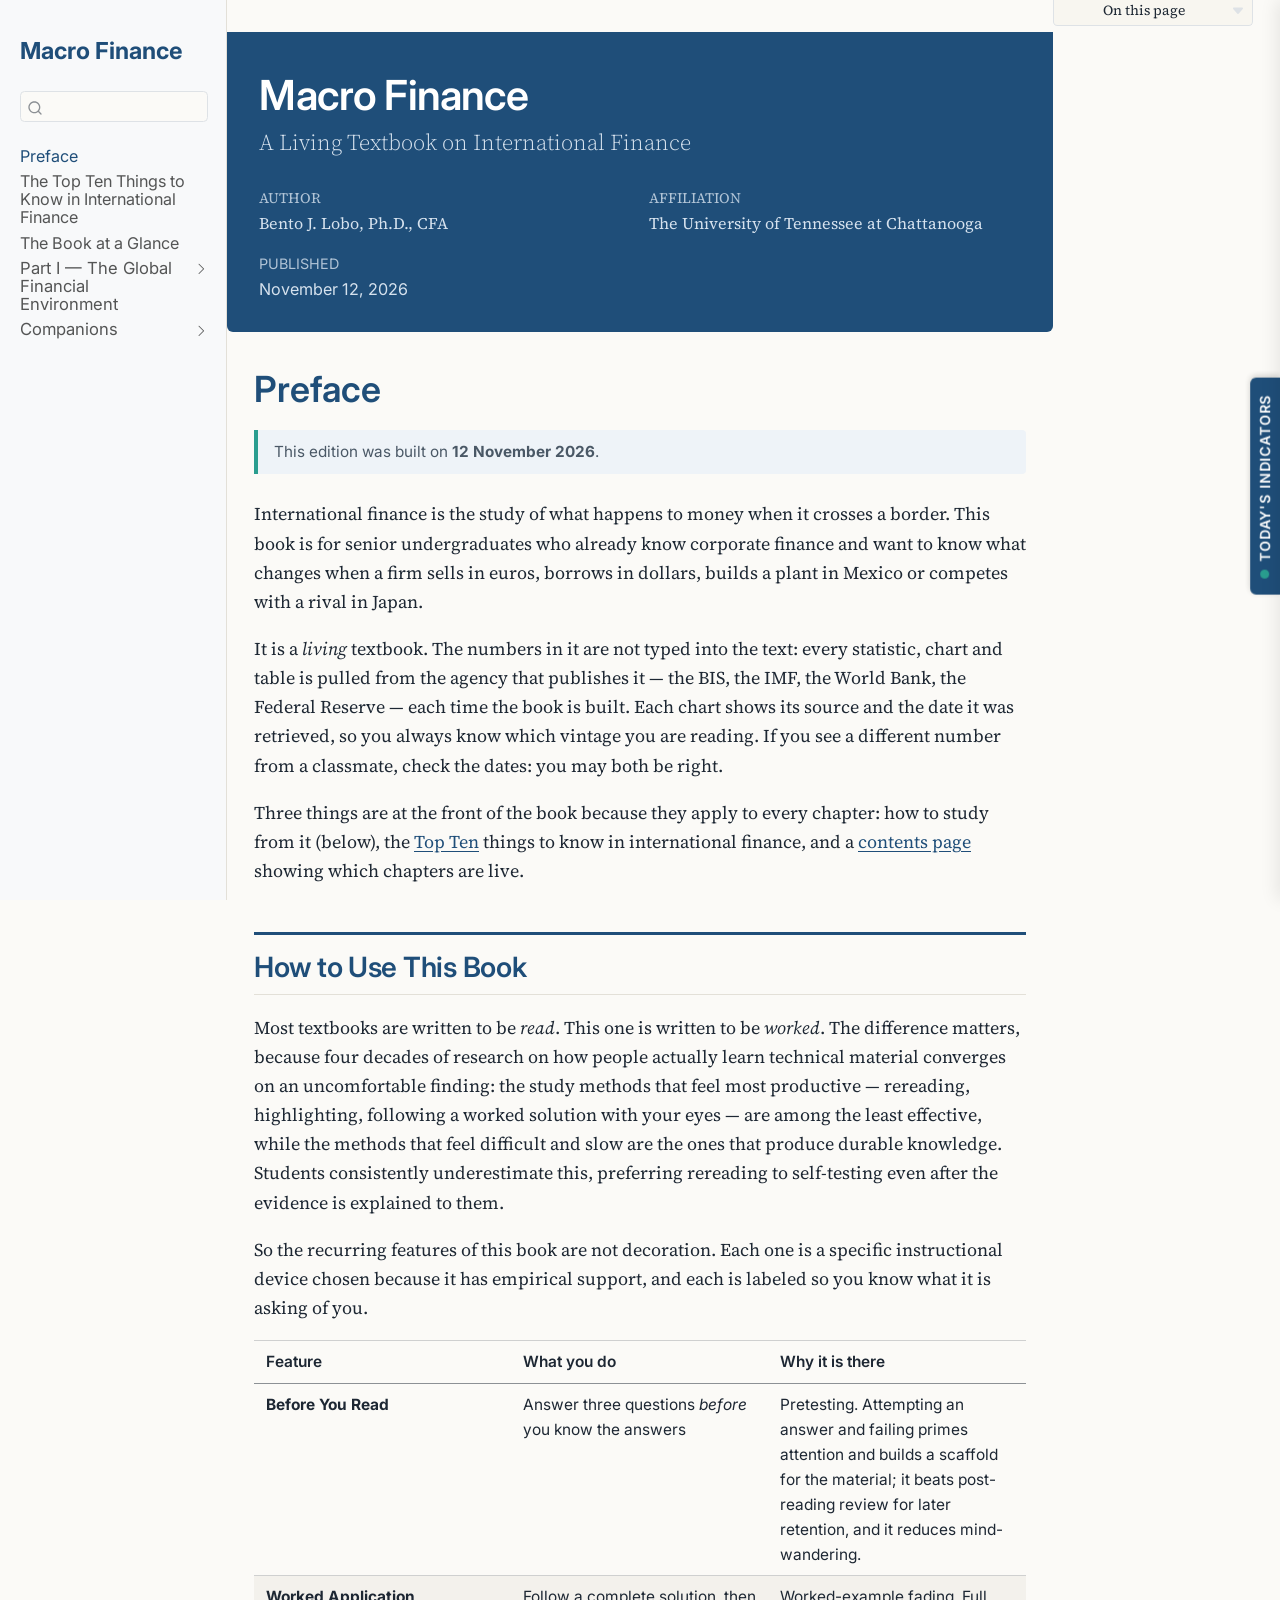
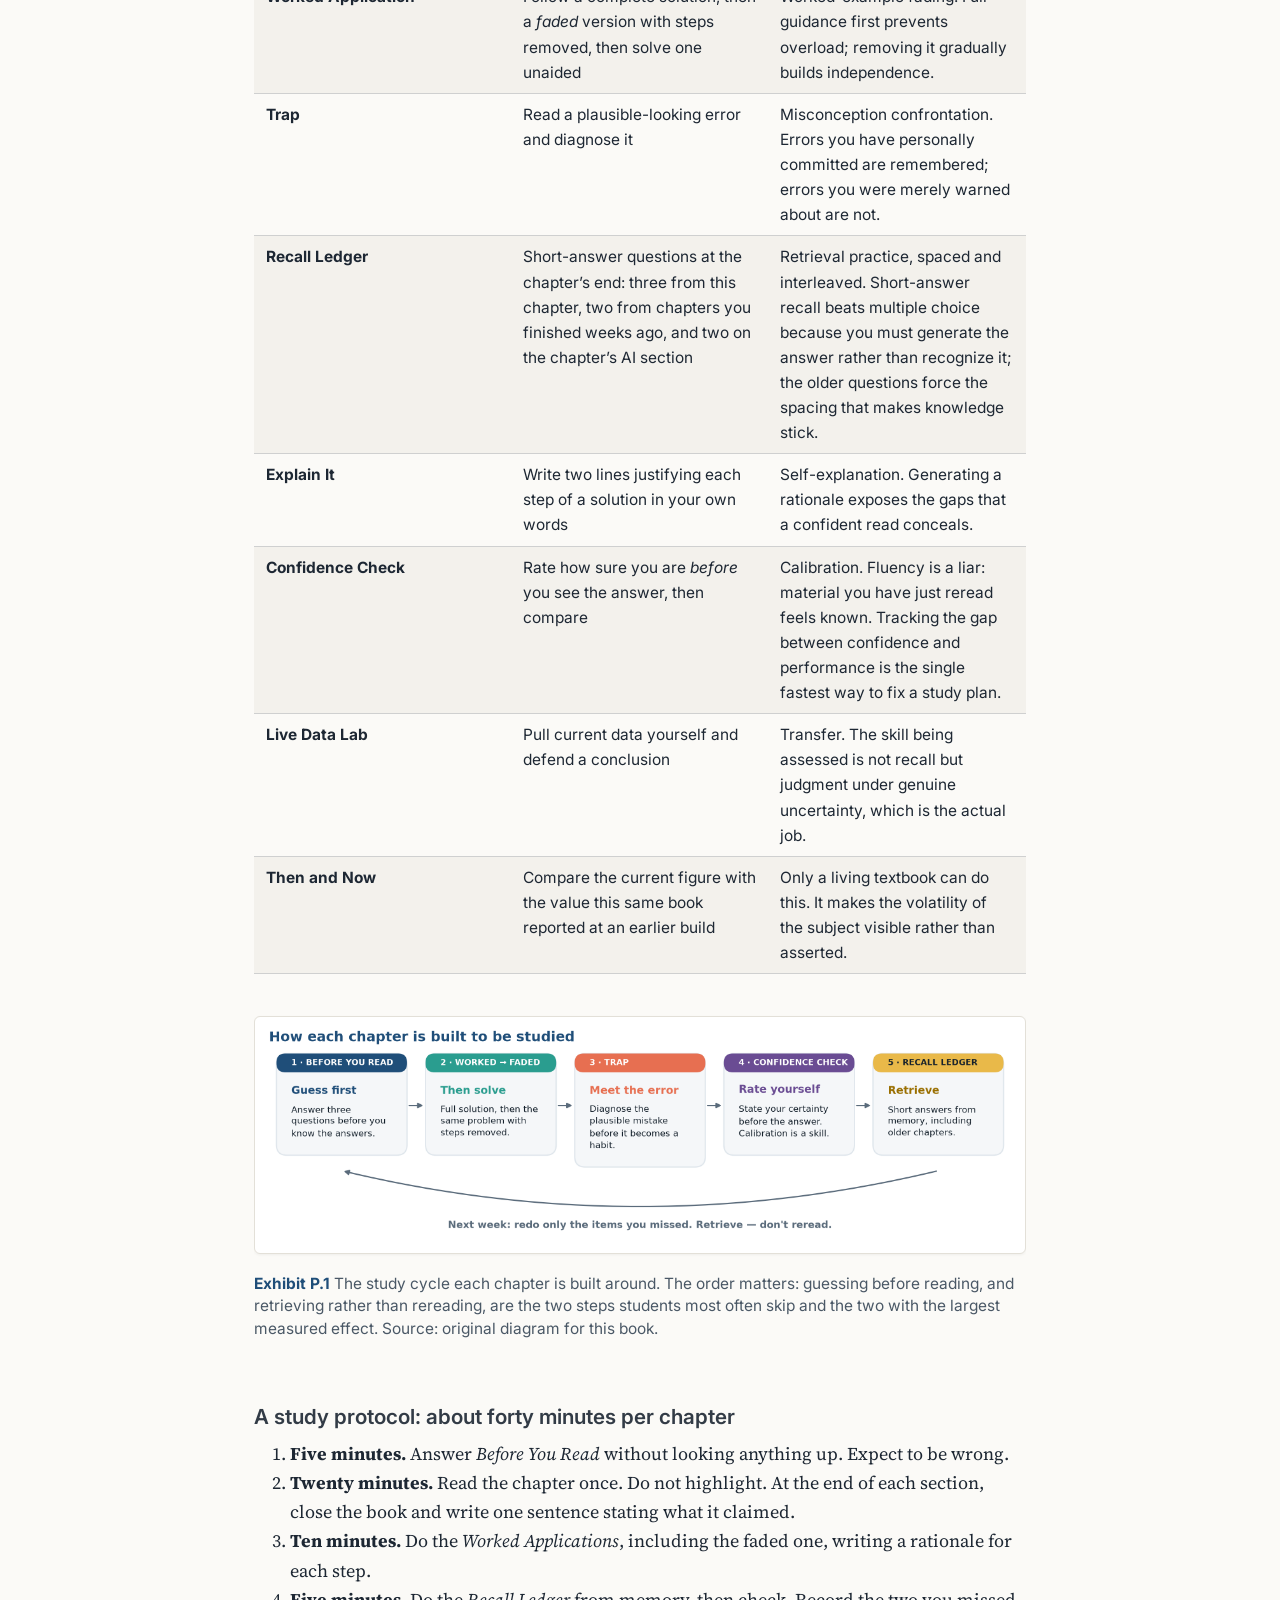
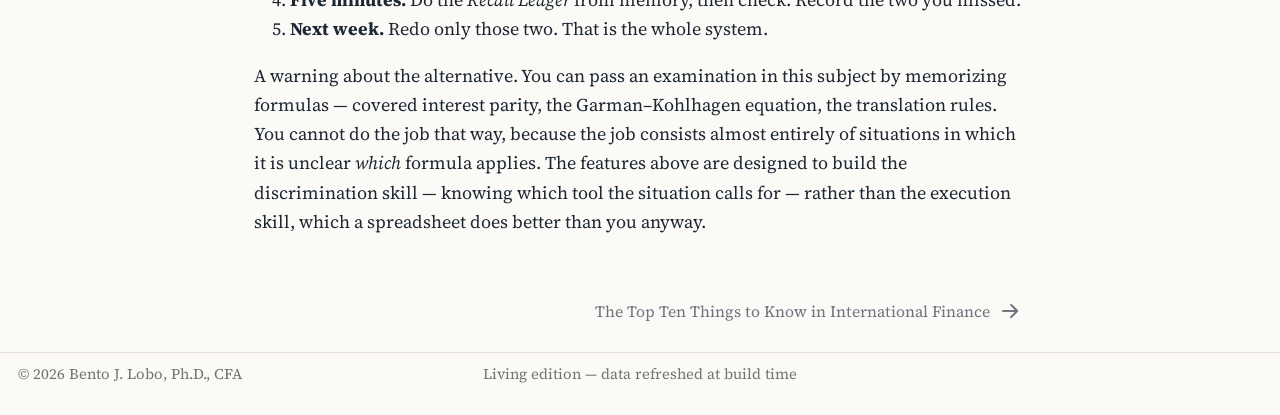
==== commit 1cc46a43: "Built site for gh-pages" ====
--- a/index.html
+++ b/index.html
@@ -153,6 +153,12 @@
  <span class="menu-text" id="quarto-sidebar-section-2-label">Companions</span><i class="bi bi-chevron-right" aria-hidden="true"></i></button>
       </div>
       <ul id="quarto-sidebar-section-2" aria-labelledby="quarto-sidebar-section-2-label" class="collapse list-unstyled sidebar-section depth1 ">  
+          <li class="sidebar-item">
+  <div class="sidebar-item-container"> 
+  <a href="./companions/dossiers.html" class="sidebar-item-text sidebar-link">
+ <span class="menu-text">In the News · Dossiers</span></a>
+  </div>
+</li>
           <li class="sidebar-item">
   <div class="sidebar-item-container"> 
   <a href="./companions/ai.html" class="sidebar-item-text sidebar-link">
@@ -302,7 +308,7 @@
 <div id="ex0101" class="quarto-figure quarto-figure-center anchored">
 <figure class="figure">
 <p><img src="index_files/figure-html/ex0101-output-1.png" width="1188" height="349" class="figure-img"></p>
-<figcaption><strong>Exhibit P.1</strong> The study cycle each chapter is built around. The order matters: guessing before reading, and retrieving rather than rereading, are the two steps students most often skip and the two with the largest measured effect.</figcaption>
+<figcaption><strong>Exhibit P.1</strong> The study cycle each chapter is built around. The order matters: guessing before reading, and retrieving rather than rereading, are the two steps students most often skip and the two with the largest measured effect. Source: original diagram for this book.</figcaption>
 </figure>
 </div>
 </div>
@@ -731,8 +737,7 @@
         <li class="cp ${lockedCP ? "locked" : ""}"><span class="st">${lockedCP ? "🔒" : "★"}</span><a href="#checkpoint">Chapter Checkpoint</a>
           <span class="tag">${best != null ? "best " + best + "%" : lockedCP ? "locked" : "open"}</span></li></ol>
       <div class="tools" style="margin-top:.6rem">Progress is saved in this browser only.
-        <button type="button" data-t="export">Copy progress code</button><button type="button" data-t="import">Paste progress code</button><button type="button" data-t="reset">Reset</button>
-        <a href="${PREVIEW ? location.pathname : location.pathname + "?preview"}" style="color:#b7791f;text-decoration:underline">${PREVIEW ? "Exit preview" : "Preview (instructor): open everything"}</a></div>`;
+        <button type="button" data-t="export">Copy progress code</button><button type="button" data-t="import">Paste progress code</button><button type="button" data-t="reset">Reset</button></div>`;
     map.querySelector('[data-t="export"]').onclick = async () => {
       const code = btoa(unescape(encodeURIComponent(JSON.stringify(S))));
       try { await navigator.clipboard.writeText(code); alertInline("Progress code copied. Paste it on your other device."); } catch (e) { prompt("Copy this progress code:", code); }
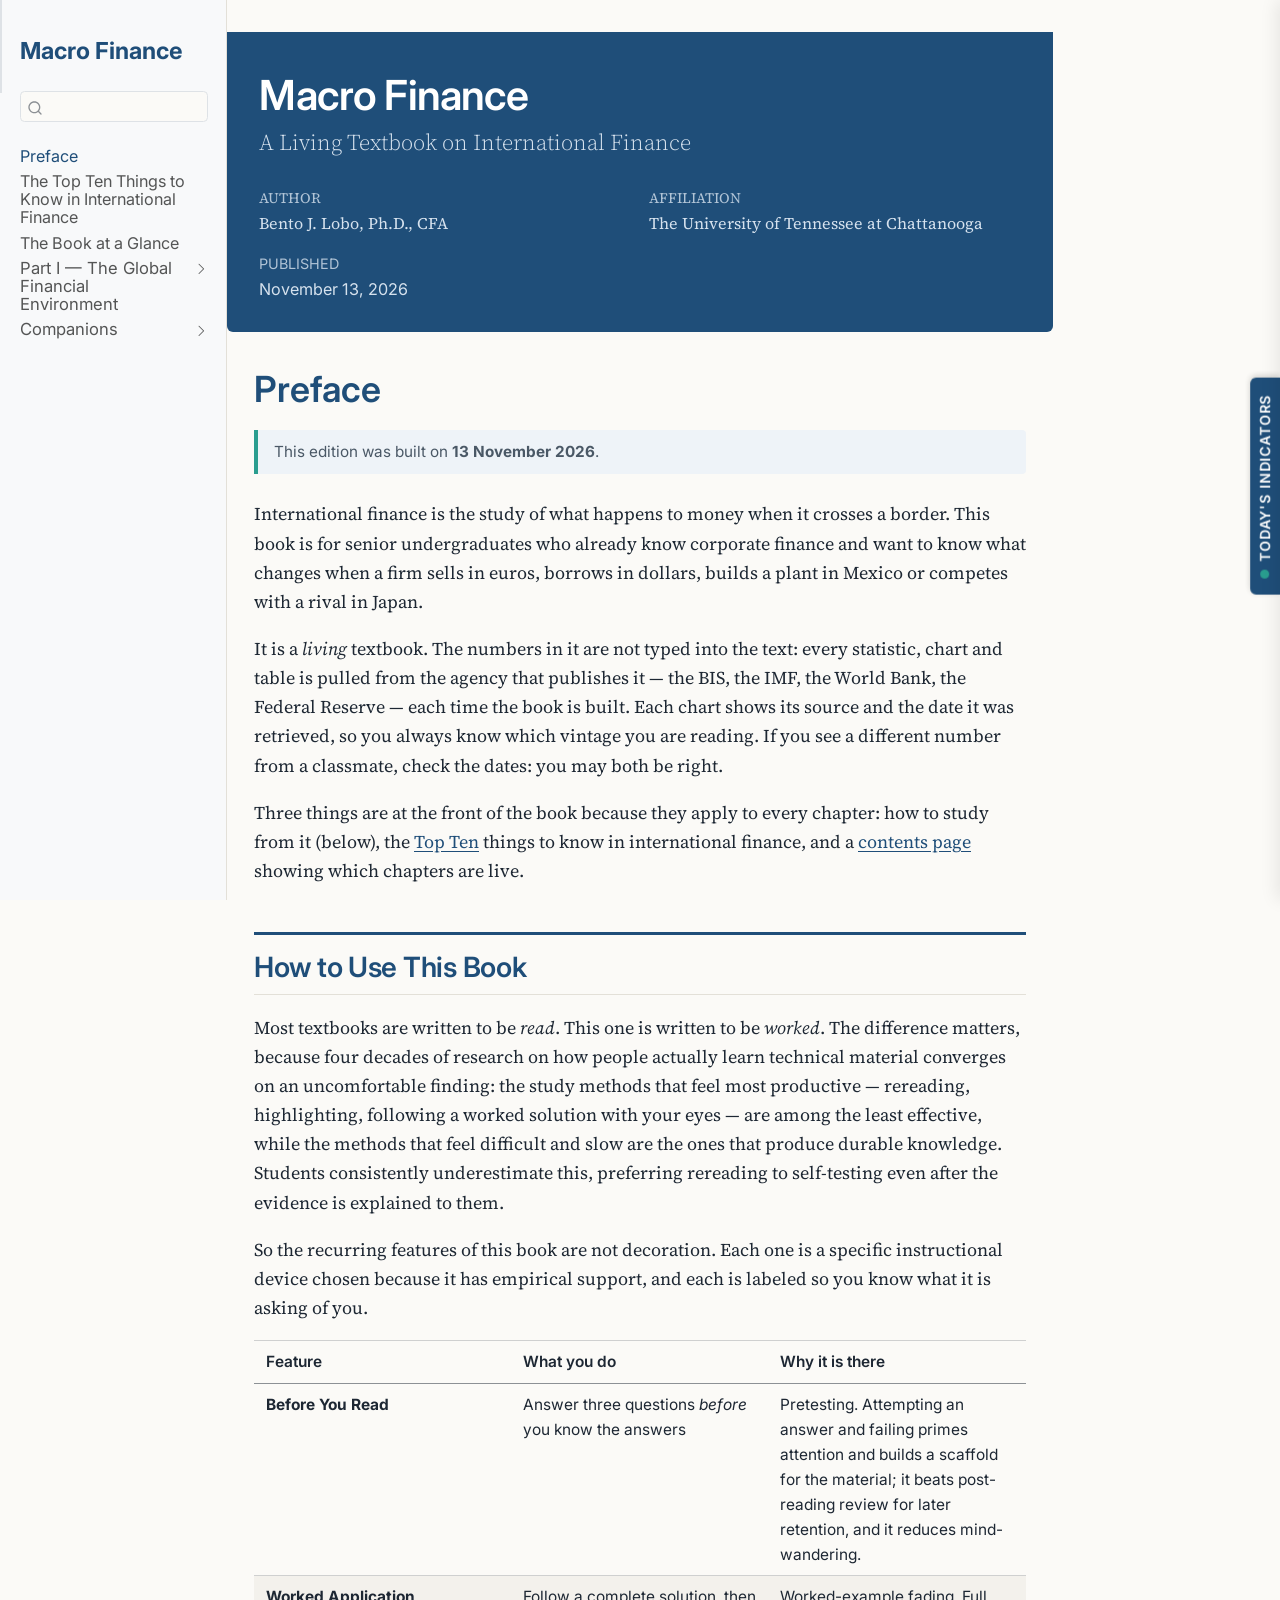
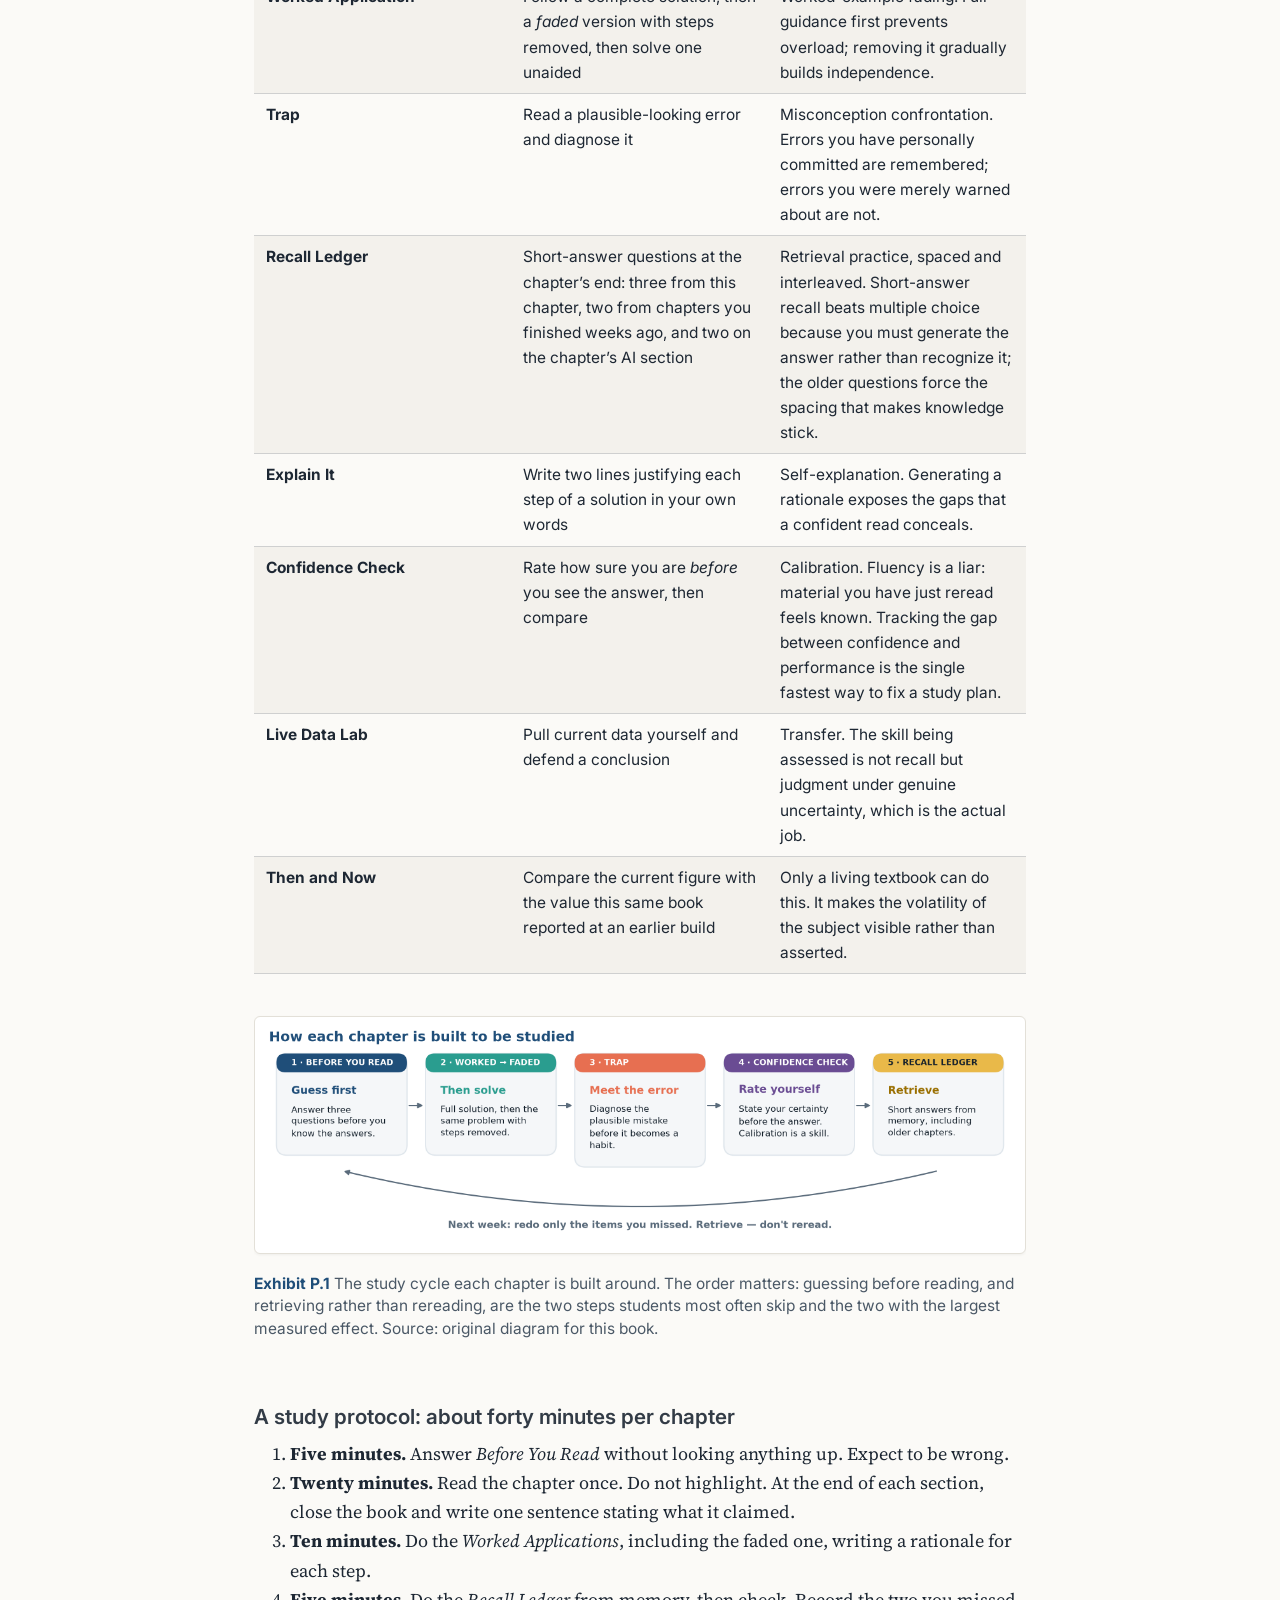
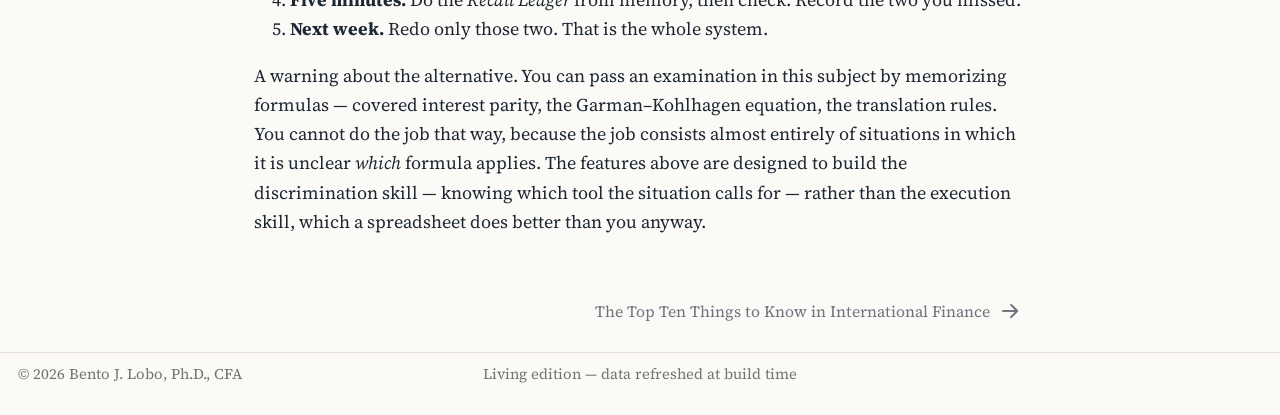
==== commit d72e6a06: "Built site for gh-pages" ====
--- a/index.html
+++ b/index.html
@@ -7,7 +7,7 @@
 <meta name="viewport" content="width=device-width, initial-scale=1.0, user-scalable=yes">
 
 <meta name="author" content="Bento J. Lobo, Ph.D., CFA">
-<meta name="dcterms.date" content="2026-11-12">
+<meta name="dcterms.date" content="2026-11-13">
 
 <title>Macro Finance</title>
 <style>
@@ -223,7 +223,7 @@
     <div>
     <div class="quarto-title-meta-heading">Published</div>
     <div class="quarto-title-meta-contents">
-      <p class="date">November 12, 2026</p>
+      <p class="date">November 13, 2026</p>
     </div>
   </div>
   
@@ -238,7 +238,7 @@
 <section id="preface" class="level1 unnumbered">
 <h1 class="unnumbered">Preface</h1>
 <div class="vintage">
-<p>This edition was built on <strong>12 November 2026</strong>.</p>
+<p>This edition was built on <strong>13 November 2026</strong>.</p>
 </div>
 <p>International finance is the study of what happens to money when it crosses a border. This book is for senior undergraduates who already know corporate finance and want to know what changes when a firm sells in euros, borrows in dollars, builds a plant in Mexico or competes with a rival in Japan.</p>
 <p>It is a <em>living</em> textbook. The numbers in it are not typed into the text: every statistic, chart and table is pulled from the agency that publishes it — the BIS, the IMF, the World Bank, the Federal Reserve — each time the book is built. Each chart shows its source and the date it was retrieved, so you always know which vintage you are reading. If you see a different number from a classmate, check the dates: you may both be right.</p>
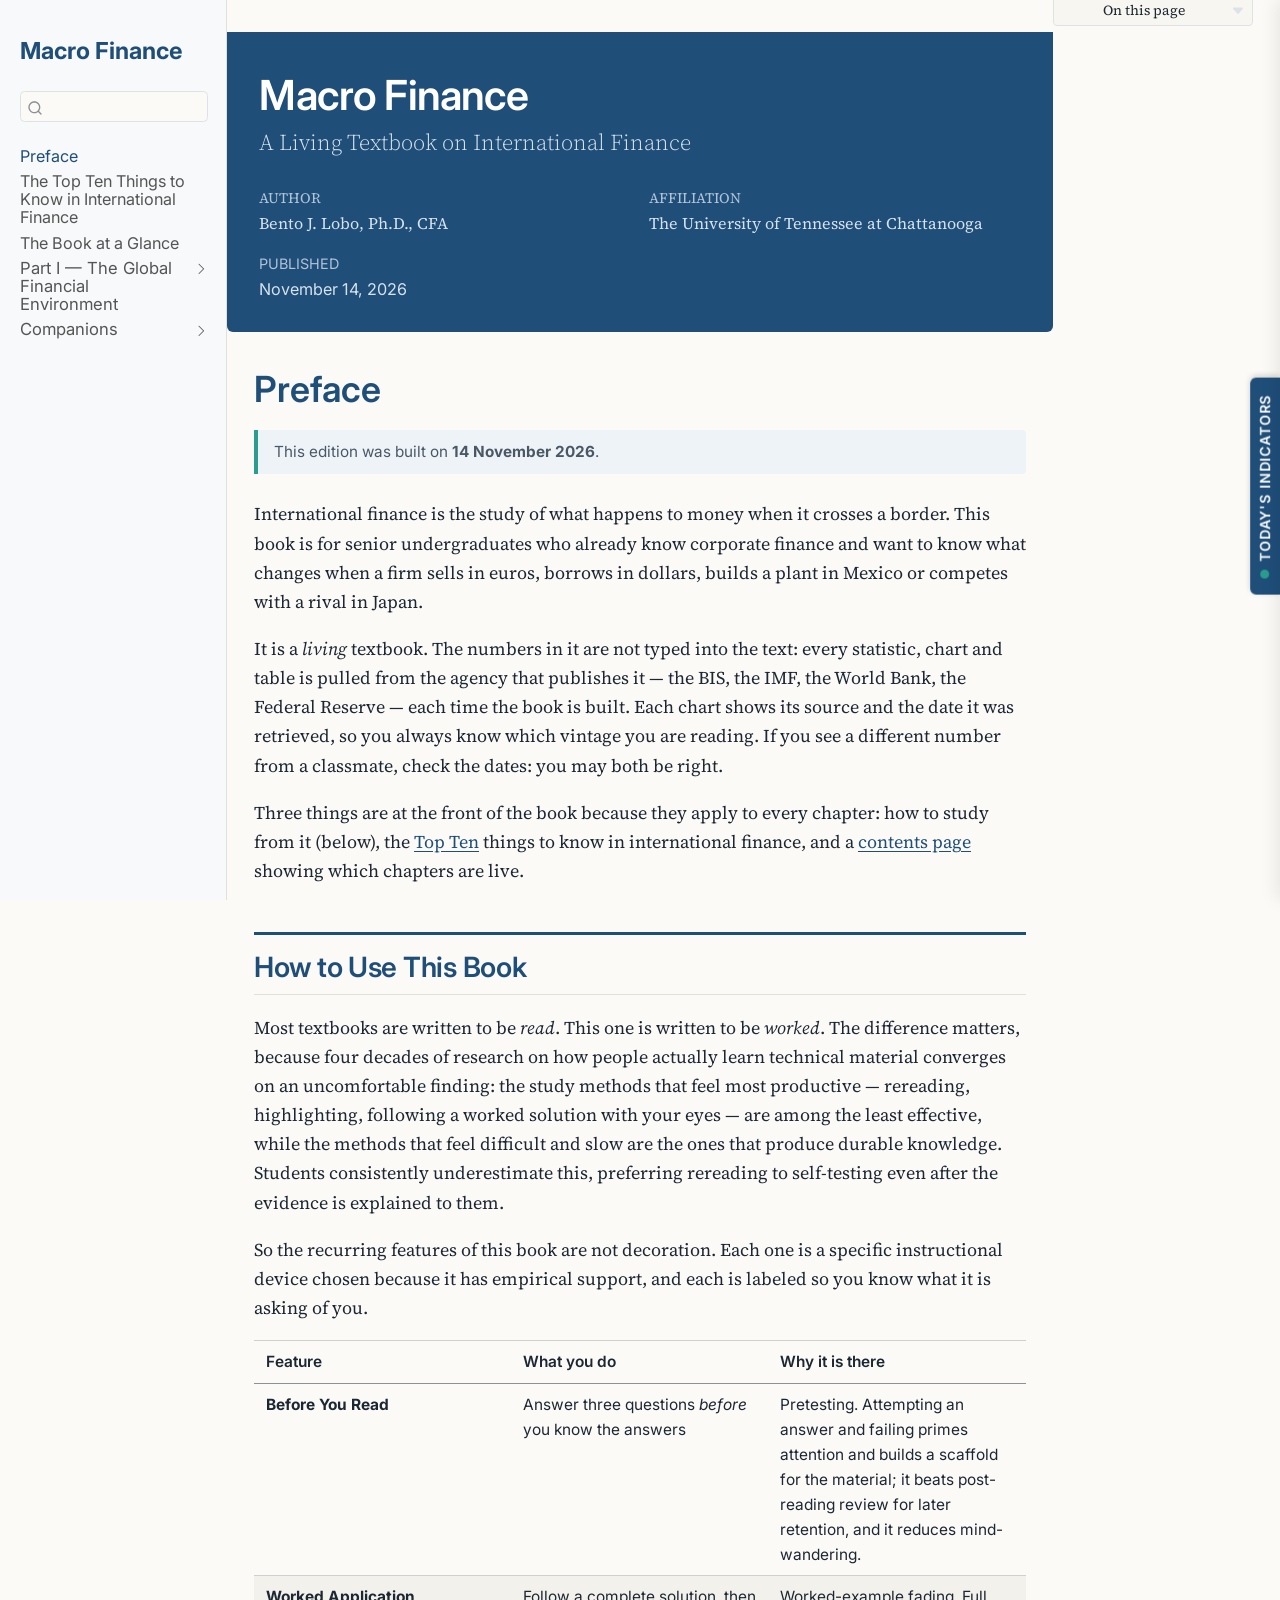
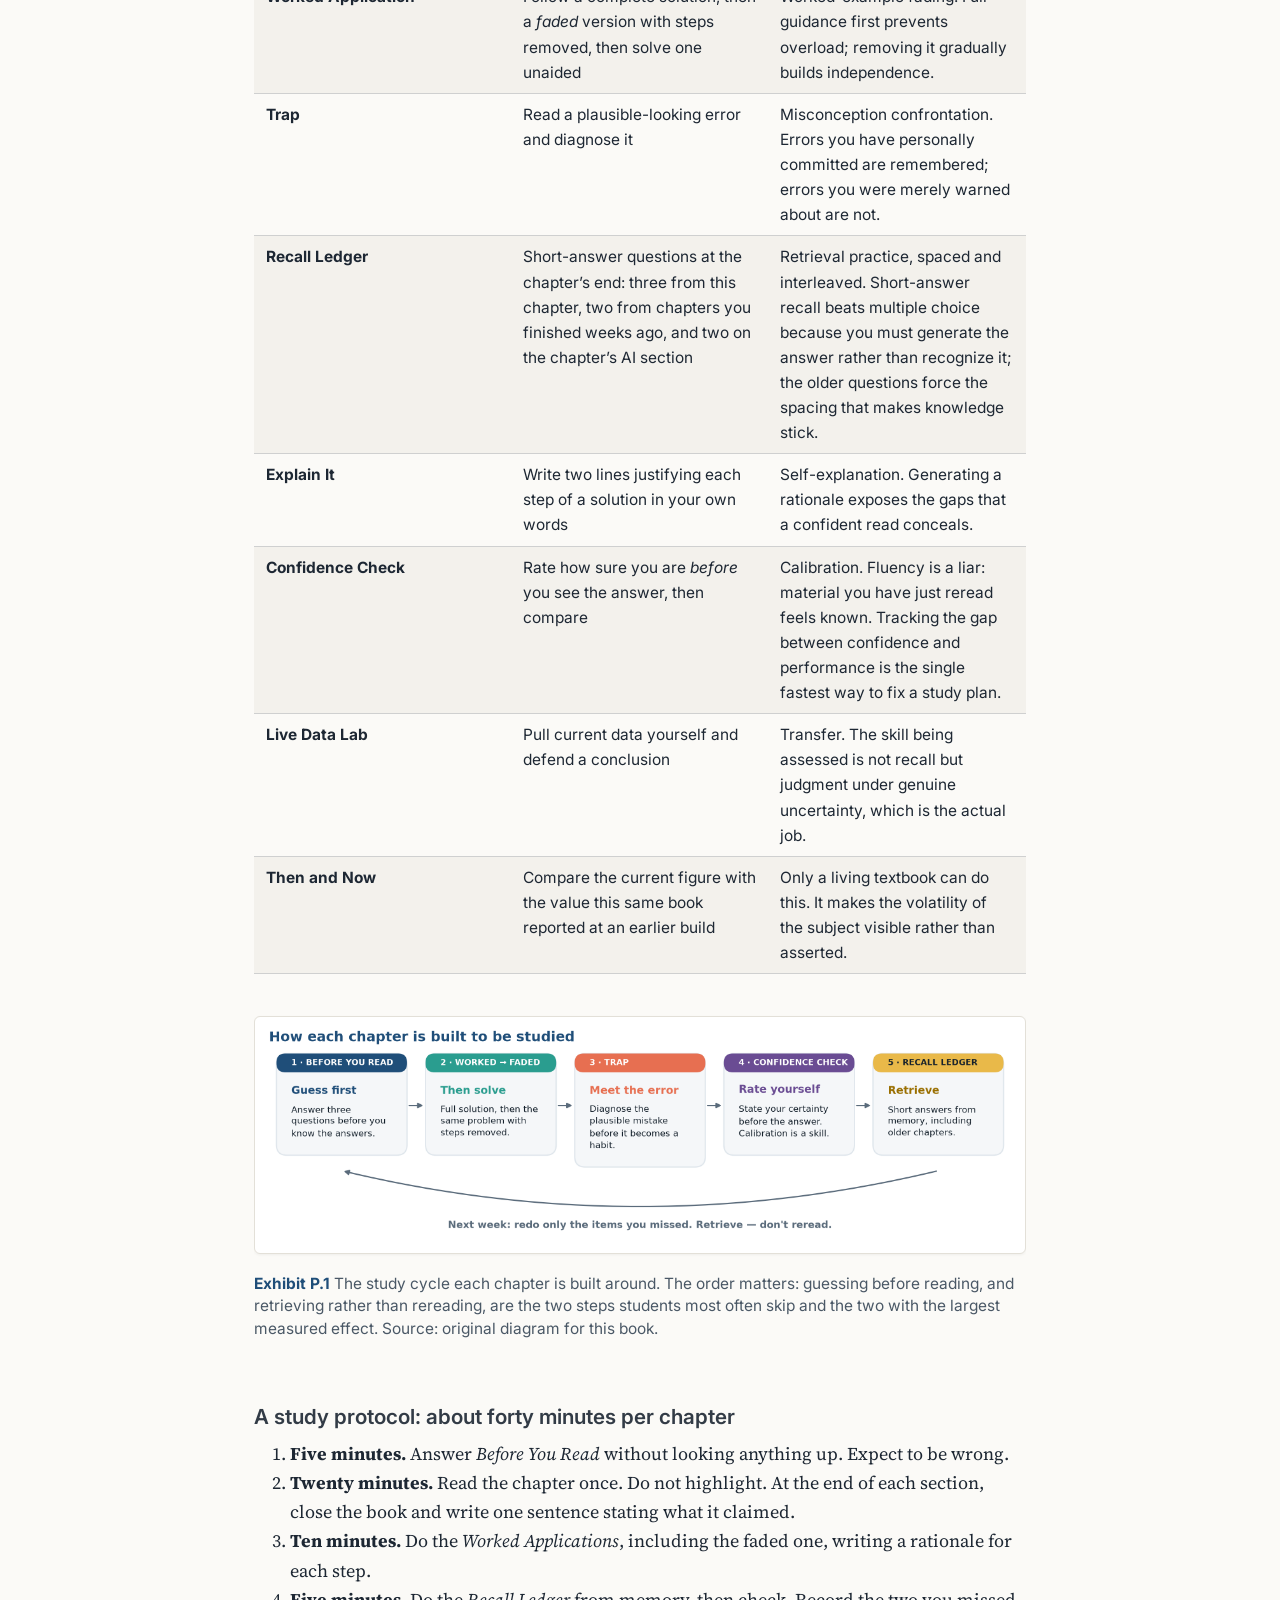
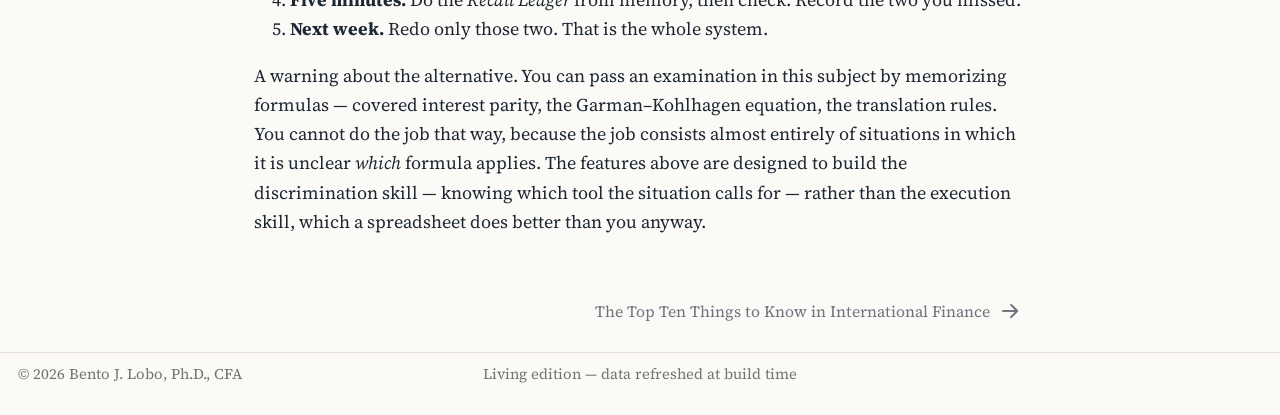
==== commit 71d685ef: "Built site for gh-pages" ====
--- a/index.html
+++ b/index.html
@@ -7,7 +7,7 @@
 <meta name="viewport" content="width=device-width, initial-scale=1.0, user-scalable=yes">
 
 <meta name="author" content="Bento J. Lobo, Ph.D., CFA">
-<meta name="dcterms.date" content="2026-11-13">
+<meta name="dcterms.date" content="2026-11-14">
 
 <title>Macro Finance</title>
 <style>
@@ -223,7 +223,7 @@
     <div>
     <div class="quarto-title-meta-heading">Published</div>
     <div class="quarto-title-meta-contents">
-      <p class="date">November 13, 2026</p>
+      <p class="date">November 14, 2026</p>
     </div>
   </div>
   
@@ -238,7 +238,7 @@
 <section id="preface" class="level1 unnumbered">
 <h1 class="unnumbered">Preface</h1>
 <div class="vintage">
-<p>This edition was built on <strong>13 November 2026</strong>.</p>
+<p>This edition was built on <strong>14 November 2026</strong>.</p>
 </div>
 <p>International finance is the study of what happens to money when it crosses a border. This book is for senior undergraduates who already know corporate finance and want to know what changes when a firm sells in euros, borrows in dollars, builds a plant in Mexico or competes with a rival in Japan.</p>
 <p>It is a <em>living</em> textbook. The numbers in it are not typed into the text: every statistic, chart and table is pulled from the agency that publishes it — the BIS, the IMF, the World Bank, the Federal Reserve — each time the book is built. Each chart shows its source and the date it was retrieved, so you always know which vintage you are reading. If you see a different number from a classmate, check the dates: you may both be right.</p>
